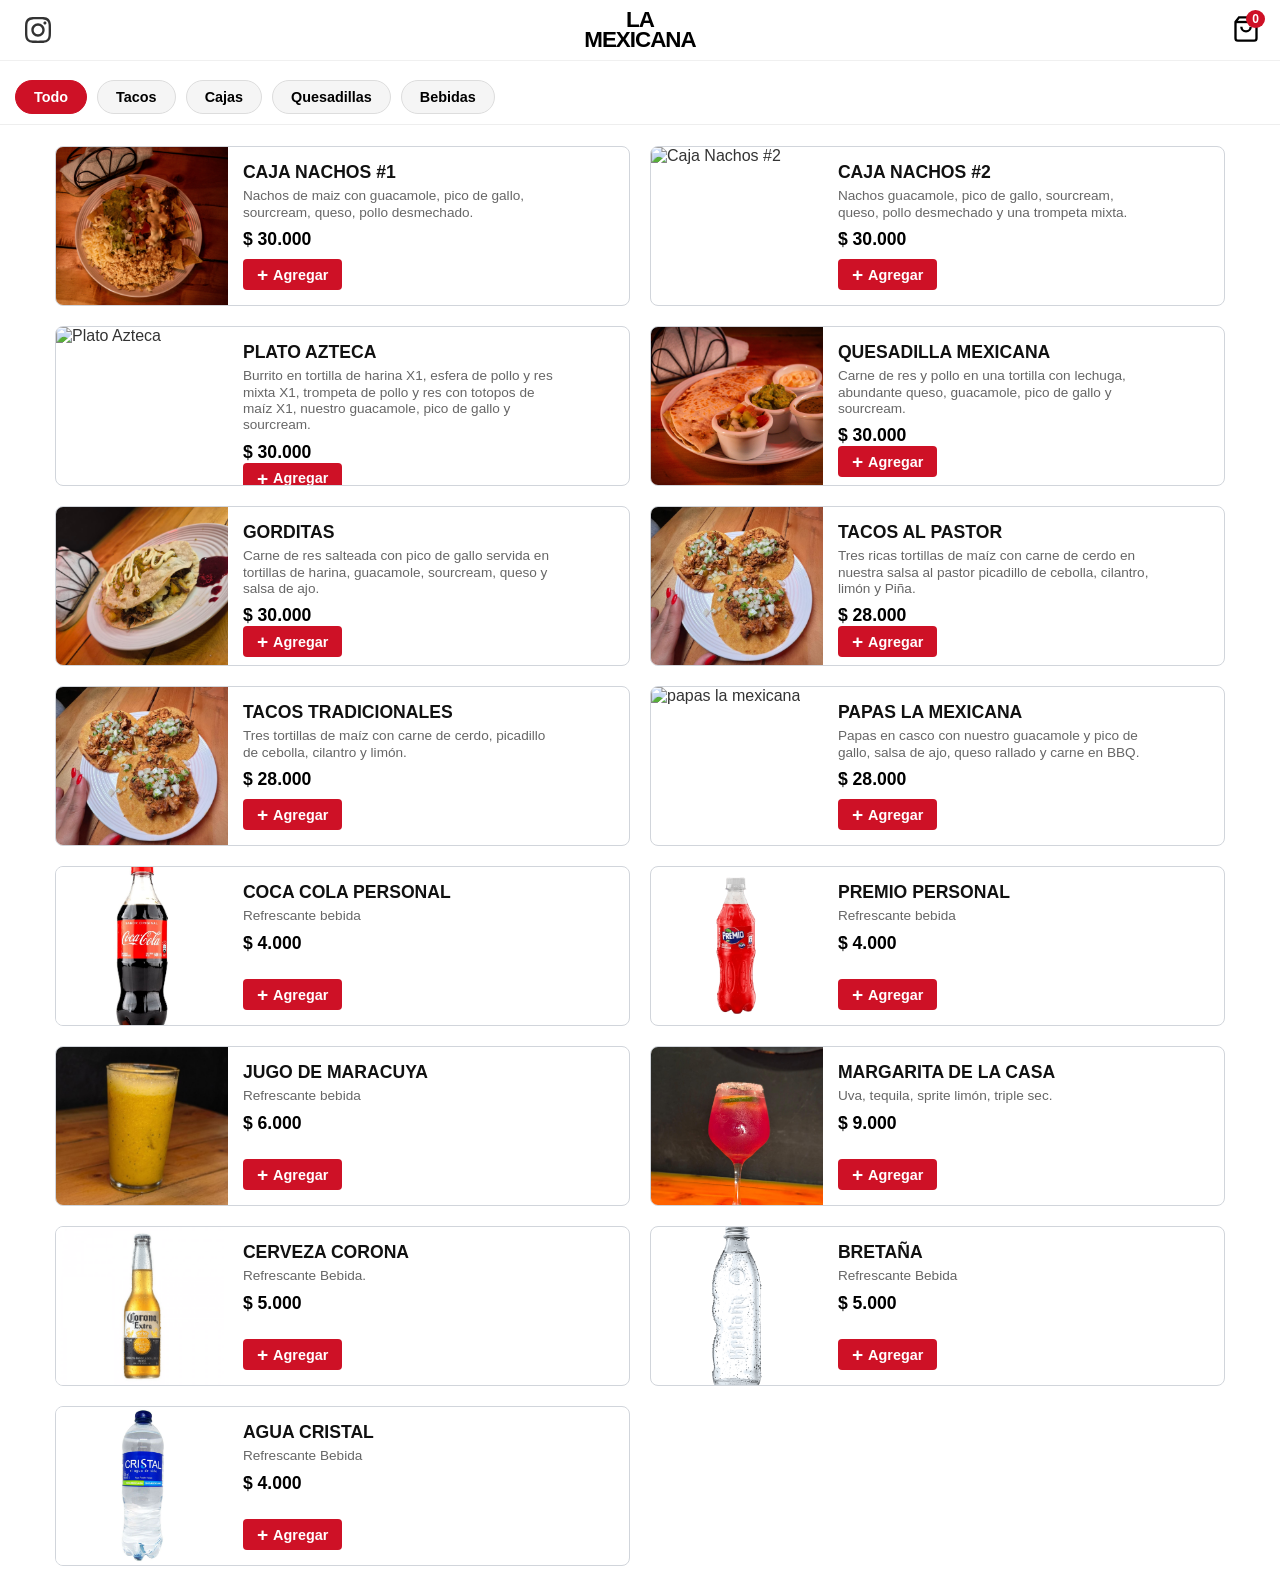
==== index.html @ 0fda5fc0 "index.html" ====
<!DOCTYPE html>
<html lang="es">
<head>
    <meta charset="UTF-8">
    <meta name="google-site-verification" content="0MdBgIOoz4lcmElptURvBI7QgKRlMgkLcE9_3x5aL7k" />
    <meta name="viewport" content="width=device-width, initial-scale=1.0">
    <title>La Mexicana</title>
    <meta name="google-site-verification" content="3avUGwNjsr0bWU4LqgYC7vTgoO8_vTx6WluDclykZWw" /> 
    <link rel="icon" href="imagenes/logo-lamexicana.png" type="image/jpeg">
    <link rel="stylesheet" href="styles.css">
</head>
<body>
    <div id="overlay-bg" class="overlay-bg"></div>

    <div id="side-cart" class="cart-sidebar">
        <div style="padding:20px; border-bottom:1px solid #eee; display:flex; justify-content:space-between; align-items:center;">
            <h3 style="margin:0; font-size:16px; letter-spacing:1px;">TU CARRITO</h3>
            <button id="close-cart" class="close-btn">✕</button>
        </div>

        <div id="cart-items-container" class="cart-body">
            <p style="text-align:center; color:#888; margin-top:50px;">El carrito está vacío</p>
        </div>

        <div style="padding:20px; border-top:1px solid #eee; background: #fafafa;">
            <div style="display: flex; justify-content: space-between; align-items: center; margin-bottom: 15px;">
                <span style="font-size: 14px; font-weight: bold;">¿Necesitas domicilio?</span>
                <select id="delivery-select" onchange="updateCartUI()" style="padding: 5px; border-radius: 5px; border: 1px solid #ccc;">
                    <option value="local">No, comer aquí</option>
                    <option value="no">No, paso al local</option>
                    <option value="si">Sí, por favor</option>
                </select>
            </div>
            <div id="cart-total-display"></div>
        </div>

        <div style="padding:20px; border-top:1px solid #eee;">
            <button id="checkout-whatsapp" class="btn-add-cart" style="width: 100%; margin: 0;">
                FINALIZAR POR WHATSAPP
            </button>
        </div>
    </div>

    <header class="header">
        <div class="header-container">
            <div class="header-left">
                <a href="//www.instagram.com/mexicana_bello?igsh=aDVqdjcwMXY2ZnRp" target="_blank" rel="noopener noreferrer" class="icon-link-mex" aria-label="Visitar nuestro Instagram">
                    <svg viewBox="0 0 24 24" class="instagram-icon" fill="currentColor">
                        <path d="M12 2.163c3.204 0 3.584.012 4.85.07 3.252.148 4.771 1.691 4.919 4.919.058 1.265.069 1.645.069 4.849 0 3.205-.012 3.584-.069 4.849-.149 3.225-1.664 4.771-4.919 4.919-1.266.058-1.644.07-4.85.07-3.204 0-3.584-.012-4.849-.07-3.26-.149-4.771-1.699-4.919-4.919-.058-1.265-.069-1.645-.069-4.849 0-3.204.012-3.584.069-4.849.149-3.225 1.664-4.771 4.919-4.919 1.266-.057 1.645-.069 4.849-.069zm0-2.163c-3.259 0-3.667.014-4.947.072-4.358.2-6.78 2.618-6.98 6.98-.059 1.281-.073 1.689-.073 4.948 0 3.259.014 3.668.072 4.948.2 4.358 2.618 6.78 6.98 6.98 1.281.058 1.689.072 4.948.072 3.259 0 3.668-.014 4.948-.072 4.354-.2 6.782-2.618 6.979-6.98.059-1.28.073-1.689.073-4.948 0-3.259-.014-3.667-.072-4.947-.196-4.354-2.617-6.78-6.979-6.98-1.281-.059-1.69-.073-4.949-.073zm0 5.838c-3.403 0-6.162 2.759-6.162 6.162s2.759 6.162 6.162 6.162 6.162-2.759 6.162-6.162-2.759-6.162-6.162-6.162zm0 10.162c-2.209 0-4-1.791-4-4 0-2.209 1.791-4 4-4s4 1.791 4 4c0 2.209-1.791 4-4 4zm6.406-11.845c-.796 0-1.441.645-1.441 1.44s.645 1.44 1.441 1.44c.795 0 1.439-.645 1.439-1.44s-.644-1.44-1.439-1.44z"/>
                    </svg>
                </a>
            </div>
            <div class="header-logo">
                <h1 class="logo-text">LA <br> MEXICANA</h1>
            </div>
            <div class="header-icons">
                <button class="icon-btn" id="cart-trigger" style="background:none; border:none; position:relative; cursor:pointer;">
                    <svg viewBox="0 0 24 24" width="28" height="28" stroke="currentColor" stroke-width="2" fill="none">
                        <path d="M6 2L3 6v14a2 2 0 0 0 2 2h14a2 2 0 0 0 2-2V6l-3-4Z"></path>
                        <line x1="3" y1="6" x2="21" y2="6"></line>
                        <path d="M16 10a4 4 0 0 1-8 0"></path>
                    </svg>
                    <span class="cart-count">0</span>
                </button>
            </div>
        </div>
    </header>

    <nav class="category-nav">
        <div class="category-scroll">
            <button class="category-btn active" onclick="filterCategory('todos')">Todo</button>
            <button class="category-btn" onclick="filterCategory('Tacos')">Tacos</button>
            <button class="category-btn" onclick="filterCategory('Cajas')">Cajas</button>
            <button class="category-btn" onclick="filterCategory('Quesadillas')"> Quesadillas</button>
            <button class="category-btn" onclick="filterCategory('Bebidas')">Bebidas</button>
        </div>
    </nav>

    <main class="menu-container">
        <div class="product-grid">

            <div class="product-card Cajas">
                <div class="product-image">
                    <img src="imagenes/caja-01.jpg" loading="lazy" alt="Caja nachos 01">
                </div>
                <div class="product-info">
                    <div class="product-text">
                        <h3>CAJA NACHOS #1</h3>
                        <p>Nachos de maiz con guacamole, pico de gallo, sourcream, queso, pollo desmechado. </p>
                        <span class="price">$ 30.000</span>
                    </div>
                    <button class="btn-add-mex" onclick="addToCart('caja-01', 'Caja Nachos #1', 30000)">
                        <span class="plus-icon">+</span> Agregar
                    </button>
                </div>
            </div>

            <div class="product-card Cajas">
                <div class="product-image">
                    <img src="imagenes/caja-02.jpg" loading="lazy" alt="Caja Nachos #2">
                </div>
                <div class="product-info">
                    <div class="product-text">
                        <h3>CAJA NACHOS #2</h3>
                        <p>Nachos guacamole, pico de gallo, sourcream, queso, pollo desmechado y una trompeta mixta.</p>
                        <span class="price">$ 30.000</span>
                    </div>
                    <button class="btn-add-mex" onclick="addToCart('caja-02', 'Caja Nachos #2', 30000)">
                        <span class="plus-icon">+</span> Agregar
                    </button>
                </div>
            </div>


            <div class="product-card Cajas">
                <div class="product-image">
                    <img src="imagenes/plato-azteca.jpeg" loading="lazy" alt="Plato Azteca">
                </div>
                <div class="product-info">
                    <div class="product-text">
                        <h3>PLATO AZTECA</h3>
                        <p>Burrito en tortilla de harina X1, esfera de pollo y res mixta X1, trompeta de pollo y res con totopos de maíz X1, nuestro guacamole, pico de gallo y sourcream. </p>
                        <span class="price">$ 30.000</span>
                    </div>
                    <button class="btn-add-mex" onclick="addToCart('caja-03', 'Plato Azteca', 30000)">
                        <span class="plus-icon">+</span> Agregar
                    </button>
                </div>
            </div>

            <div class="product-card Quesadillas">
                <div class="product-image">
                    <img src="imagenes/quesadilla.jpg" loading="lazy" alt="Quesadilla">
                </div>
                <div class="product-info">
                    <div class="product-text">
                        <h3>QUESADILLA MEXICANA</h3>
                        <p>Carne de res y pollo en una tortilla con lechuga, abundante queso, guacamole, pico de gallo y sourcream. </p>
                        <span class="price">$ 30.000</span>
                    </div>
                    <button class="btn-add-mex" onclick="addToCart('quesa-01', 'Quesadilla Mexicana', 30000)">
                        <span class="plus-icon">+</span> Agregar
                    </button>
                </div>
            </div>

            <div class="product-card Quesadillas">
                <div class="product-image">
                    <img src="imagenes/gorditas.jpeg" loading="lazy" alt="Gorditas">
                </div>
                <div class="product-info">
                    <div class="product-text">
                        <h3>GORDITAS</h3>
                        <p>Carne de res salteada con pico de gallo servida en tortillas de harina,
                        guacamole, sourcream, queso y salsa de ajo.</p>
                        <span class="price">$ 30.000</span>
                    </div>
                    <button class="btn-add-mex" onclick="addToCart('quesa-01', 'Gorditas', 30000)">
                        <span class="plus-icon">+</span> Agregar
                    </button>
                </div>
            </div>

            <div class="product-card Tacos">
                <div class="product-image">
                    <img src="imagenes/tacos-al-pastor.jpg" loading="lazy"  alt="Tacos">
                </div>
                <div class="product-info">
                    <div class="product-text">
                        <h3>TACOS AL PASTOR</h3>
                        <p>Tres ricas tortillas de maíz con carne de cerdo en nuestra salsa al pastor picadillo de cebolla, cilantro, limón y Piña.</p>
                        <span class="price">$ 28.000</span>
                    </div>
                    <button class="btn-add-mex" onclick="addToCart('tacos-01', 'Tacos Al Pastor', 28000)">
                        <span class="plus-icon">+</span> Agregar
                    </button>
                </div>
            </div>

            <div class="product-card Tacos">
                <div class="product-image">
                    <img src="imagenes/tacos-al-pastor.jpg" loading="lazy" alt="Tacos">
                </div>
                <div class="product-info">
                    <div class="product-text">
                        <h3>TACOS TRADICIONALES</h3>
                        <p>Tres tortillas de maíz con carne de cerdo, picadillo de cebolla, cilantro y limón.</p>
                        <span class="price">$ 28.000</span>
                    </div>
                    <button class="btn-add-mex" onclick="addToCart('tacos-02', 'Tacos Tradicionales', 28000)">
                        <span class="plus-icon">+</span> Agregar
                    </button>
                </div>
            </div>

            <div class="product-card">
                <div class="product-image">
                    <img src="imagenes/papas-la-mexicana.jpg" loading="lazy" alt="papas la mexicana">
                </div>
                <div class="product-info">
                    <div class="product-text">
                        <h3>PAPAS LA MEXICANA</h3>
                        <p>Papas en casco con nuestro guacamole y pico de gallo, salsa de ajo, queso rallado y carne en BBQ.</p>
                        <span class="price">$ 28.000</span>
                    </div>
                    <button class="btn-add-mex" onclick="addToCart('papas-01', 'Papas La Mexicana', 28000)">
                        <span class="plus-icon">+</span> Agregar
                    </button>
                </div>
            </div>

            <div class="product-card Bebidas">
                <div class="product-image">
                    <img src="imagenes/coca-cola-personal.jpg" loading="lazy" alt="Coca Cola">
                </div>
                <div class="product-info">
                    <div class="product-text">
                        <h3>Coca Cola Personal</h3>
                        <p>Refrescante bebida</p>
                        <span class="price">$ 4.000</span>
                    </div>
                    <button class="btn-add-mex" onclick="addToCart('bebida-01', 'Coca Cola Personal', 4000)">
                        <span class="plus-icon">+</span> Agregar
                    </button>
                </div>
            </div>

            <div class="product-card Bebidas">
                <div class="product-image">
                    <img src="imagenes/Gaseosa-Premio-Personal.png" loading="lazy" alt="Premio Personal">
                </div>
                <div class="product-info">
                    <div class="product-text">
                        <h3>Premio Personal</h3>
                        <p>Refrescante bebida</p>
                        <span class="price">$ 4.000</span>
                    </div>
                    <button class="btn-add-mex" onclick="addToCart('bebida-02', 'Premio Personal', 4000)">
                        <span class="plus-icon">+</span> Agregar
                    </button>
                </div>
            </div>

            <div class="product-card Bebidas">
                <div class="product-image">
                    <img src="imagenes/jugo-maracuya.jpeg" loading="lazy" alt="Jugo de Maracuya">
                </div>
                <div class="product-info">
                    <div class="product-text">
                        <h3>Jugo De Maracuya</h3>
                        <p>Refrescante bebida</p>
                        <span class="price">$ 6.000</span>
                    </div>
                    <button class="btn-add-mex" onclick="addToCart('bebida-03', 'Jugo De Maracuya', 6000)">
                        <span class="plus-icon">+</span> Agregar
                    </button>
                </div>
            </div>

            <div class="product-card Bebidas">
                <div class="product-image">
                    <img src="imagenes/margarita-de-la-casa.jpeg" loading="lazy" alt="Margarita de la casa">
                </div>
                <div class="product-info">
                    <div class="product-text">
                        <h3>Margarita de la Casa</h3>
                        <p>Uva, tequila, sprite limón, triple sec.</p>
                        <span class="price">$ 9.000</span>
                    </div>
                    <button class="btn-add-mex" onclick="addToCart('bebida-04', 'Margarita De La Casa', 9000)">
                        <span class="plus-icon">+</span> Agregar
                    </button>
                </div>
            </div>

            <div class="product-card Bebidas">
                <div class="product-image">
                    <img src="imagenes/cerveza-corona.png" loading="lazy" alt="Cerveza Corona">
                </div>
                <div class="product-info">
                    <div class="product-text">
                        <h3>Cerveza Corona</h3>
                        <p>Refrescante Bebida.</p>
                        <span class="price">$ 5.000</span>
                    </div>
                    <button class="btn-add-mex" onclick="addToCart('bebida-05', 'Cerveza Corona', 5000)">
                        <span class="plus-icon">+</span> Agregar
                    </button>
                </div>
            </div>

            <div class="product-card Bebidas">
                <div class="product-image">
                    <img src="imagenes/bretaña-vidrio.png" loading="lazy"  alt="Bretaña">
                </div>
                <div class="product-info">
                    <div class="product-text">
                        <h3>Bretaña</h3>
                        <p>Refrescante Bebida</p>
                        <span class="price">$ 5.000</span>
                    </div>
                    <button class="btn-add-mex" onclick="addToCart('bebida-06', 'Bretaña', 5000)">
                        <span class="plus-icon">+</span> Agregar
                    </button>
                </div>
            </div>

            <div class="product-card Bebidas">
                <div class="product-image">
                    <img src="imagenes/agua-cristal.jpg" loading="lazy" alt="Agua">
                </div>
                <div class="product-info">
                    <div class="product-text">
                        <h3>Agua Cristal</h3>
                        <p>Refrescante Bebida</p>
                        <span class="price">$ 4.000</span>
                    </div>
                    <button class="btn-add-mex" onclick="addToCart('bebida-07', 'Agua Cristal', 4000)">
                        <span class="plus-icon">+</span> Agregar
                    </button>
                </div>
            </div>


            <!-- <div class="product-card Bebidas">
                <div class="product-image">
                    <img src="imagenes/" alt="Michelada Mexicana">
                </div>
                <div class="product-info">
                    <div class="product-text">
                        <h3>MICHELADA MEXICANA</h3>
                        <p>Refrescante bebida</p>
                        <span class="price">$ 4.000</span>
                    </div>
                    <button class="btn-add-mex" onclick="addToCart('bebida-03', 'Michelada Mexicana', 4000)">
                        <span class="plus-icon">+</span> Agregar
                    </button>
                </div>
            </div>
            
            <div class="product-card Bebidas">
                <div class="product-image">
                    <img src="imagenes/" alt="Tamarindo">
                </div>
                <div class="product-info">
                    <div class="product-text">
                        <h3>AGUA DE TAMARINDO</h3>
                        <p>Refrescante bebida</p>
                        <span class="price">$ 4.000</span>
                    </div>
                    <button class="btn-add-mex" onclick="addToCart('bebida-04', 'Agua De Tamarindo', 4000)">
                        <span class="plus-icon">+</span> Agregar
                    </button>
                </div>
            </div>

            <div class="product-card Bebidas">
                <div class="product-image">
                    <img src="imagenes/" alt="Horchata">
                </div>
                <div class="product-info">
                    <div class="product-text">
                        <h3>HORCHATA</h3>
                        <p>Refrescante bebida</p>
                        <span class="price">$ 4.000</span>
                    </div>
                    <button class="btn-add-mex" onclick="addToCart('bebida-05', 'Horchata', 4000)">
                        <span class="plus-icon">+</span> Agregar
                    </button>
                </div>
            </div>
            
            <div class="product-card Bebidas">
                <div class="product-image">
                    <img src="imagenes/" alt="Margarita Clasica">
                </div>
                <div class="product-info">
                    <div class="product-text">
                        <h3>Margarita Clasica</h3>
                        <p>Refrescante bebida</p>
                        <span class="price">$ 4.000</span>
                    </div>
                    <button class="btn-add-mex" onclick="addToCart('bebida-06', 'Margarita Clasica', 4000)">
                        <span class="plus-icon">+</span> Agregar
                    </button>
                </div>
            </div>

            <div class="product-card Bebidas">
                <div class="product-image">
                    <img src="imagenes/" alt="Tequilla Triset">
                </div>
                <div class="product-info">
                    <div class="product-text">
                        <h3>TEQUILLA LIMON TRISET NARANJA</h3>
                        <p>Refrescante bebida</p>
                        <span class="price">$ 4.000</span>
                    </div>
                    <button class="btn-add-mex" onclick="addToCart('bebida-07', 'Tequilla Triset Naranja', 4000)">
                        <span class="plus-icon">+</span> Agregar
                    </button>
                </div>
            </div>

            <div class="product-card Bebidas">
                <div class="product-image">
                    <img src="imagenes/" alt="Coctel Perlas Negras">
                </div>
                <div class="product-info">
                    <div class="product-text">
                        <h3>COCTEL PERLAS NEGRAS</h3>
                        <p>Refrescante bebida</p>
                        <span class="price">$ 4.000</span>
                    </div>
                    <button class="btn-add-mex" onclick="addToCart('bebida-08', 'Coctel Perlas Negras', 4000)">
                        <span class="plus-icon">+</span> Agregar
                    </button>
                </div>
            </div>

            <div class="product-card Bebidas">
                <div class="product-image">
                    <img src="imagenes/" alt="Coctel Perlas Negras">
                </div>
                <div class="product-info">
                    <div class="product-text">
                        <h3>CANTARITOS MICHELADOS</h3>
                        <p>Refrescante bebida</p>
                        <span class="price">$ 4.000</span>
                    </div>
                    <button class="btn-add-mex" onclick="addToCart('bebida-09', 'Cantaritos Michelados', 4000)">
                        <span class="plus-icon">+</span> Agregar
                    </button>
                </div>
            </div>

            <div class="product-card Bebidas">
                <div class="product-image">
                    <img src="imagenes/" alt=" Redbull hipnótic jager negro">
                </div>
                <div class="product-info">
                    <div class="product-text">
                        <h3> Redbull hipnótic jager negro</h3>
                        <p>Refrescante bebida</p>
                        <span class="price">$ 4.000</span>
                    </div>
                    <button class="btn-add-mex" onclick="addToCart('bebida-10', ' Redbull hipnótic jager negro', 4000)">
                        <span class="plus-icon">+</span> Agregar
                    </button>
                </div>
            </div>
        </div> !-->
    </main>

    <div id="modal-personalizar" class="modal-overlay">
        <div class="modal-content">
            <button id="close-modal" class="close-modal-btn">✕</button>
            <div class="modal-header-food">
                <h2 id="food-modal-name">Nombre del Plato</h2>
                <p id="food-modal-price-base" class="food-price-big">$0</p>
            </div>
            <div class="modal-body-food">
                <div class="options-section">
                    <h3>¿Quieres agregar algo extra?</h3>
                    <div class="options-grid">
                        <label class="option-check">
                            <input type="checkbox" name="adicion" value="Extra Queso" data-price="4000">
                            <span class="custom-check"></span>
                            <span class="option-text">Extra Queso (+$4.000)</span>
                        </label>
                        <label class="option-check">
                            <input type="checkbox" name="adicion" value="Guacamole" data-price="3500">
                            <span class="custom-check"></span>
                            <span class="option-text">Guacamole (+$3.500)</span>
                        </label>
                        <label class="option-check">
                            <input type="checkbox" name="adicion" value="Pico de Gallo" data-price="2500">
                            <span class="custom-check"></span>
                            <span class="option-text">Pico De Gallo (+$2.500)</span>
                        </label>
                        <label class="option-check">
                            <input type="checkbox" name="adicion" value="Porcion Papas" data-price="8000">
                            <span class="custom-check"></span>
                            <span class="option-text">Porcion Papas (+$6.000)</span>
                        </label>
                        <label class="option-check">
                            <input type="checkbox" name="adicion" value="Ninguna" data-price="0">
                            <span class="custom-check"></span>
                            <span class="option-text">Ninguna</span>
                        </label>
                    </div>
                </div>
                <div class="options-section">
                    <h3>Elige tu Salsa</h3>
                    <div class="options-grid">
                        <label class="option-radio">
                            <input type="radio" name="salsa" value="Maracuya (Dulce)" checked>
                            <span class="custom-radio"></span>
                            <span class="option-text">Maracuya</span>
                        </label>
                       
                        <label class="option-radio">
                            <input type="radio" name="salsa" value="Ajo">
                            <span class="custom-radio"></span>
                            <span class="option-text">Ajo</span>
                        </label>
                        <label class="option-radio">
                            <input type="radio" name="salsa" value="Extra Picante">
                            <span class="custom-radio"></span>
                            <span class="option-text">Habanero en polvo</span>
                        </label>
                        <label class="option-radio">
                            <input type="radio" name="salsa" value="Ninguna">
                            <span class="custom-radio"></span>
                            <span class="option-text">Ninguna</span>
                        </label>
                    </div>
                </div>
                <div class="options-section">
                    <h3>Notas para la cocina</h3>
                    <textarea id="food-notes" placeholder="Ej: Sin cebolla, por favor..."></textarea>
                </div>
            </div>
            <div class="modal-footer-food">
                <button id="confirm-add-food" class="btn-confirm-food">Confirmar y Añadir</button>
            </div>
        </div>
    </div>

    <script>
        // ESTADO GLOBAL (LLAMADO DE CONSTANTES Y VARIABLES)
        let cart = JSON.parse(localStorage.getItem('mexicana_cart')) || [];
        let platoActual = {};

        const sideCart = document.getElementById('side-cart');
        const overlay = document.getElementById('overlay-bg');
        const cartCountElement = document.querySelector('.cart-count');
        const cartItemsContainer = document.getElementById('cart-items-container');
        const modalFood = document.getElementById('modal-personalizar');

        // GESTIÓN DE INTERFAZ
        const toggleCart = (show) => {
            sideCart.classList.toggle('active', show);
            overlay.classList.toggle('active', show);
        };

        const cerrarModal = () => {
            modalFood.classList.remove('active');
            if (!sideCart.classList.contains('active')) overlay.classList.remove('active');
            document.querySelectorAll('input[name="adicion"]').forEach(i => i.checked = false);
            document.getElementById('food-notes').value = "";
        };

        document.getElementById('cart-trigger').onclick = () => toggleCart(true);
        document.getElementById('close-cart').onclick = () => toggleCart(false);
        document.getElementById('close-modal').onclick = cerrarModal;
        overlay.onclick = () => { toggleCart(false); cerrarModal(); };

        // LÓGICA DE AGREGAR AL CARRITO 
        window.addToCart = (id, name, price) => {
            platoActual = { id, name, price };

            // LOGICA DE BEBIDAS
            if (id.toLowerCase().includes('bebida')) {
                const item = {
                    id: `${platoActual.id}-${Date.now()}`,
                    name: platoActual.name,
                    price: platoActual.price,
                    adiciones: [],
                    salsa: "", // No aplica para bebidas
                    notas: "",
                    quantity: 1
                };
                cart.push(item);
                updateCartUI();
                toggleCart(true); // Abrir carrito para confirmar que se agregó
            } else {
                // Si es comida, mostramos el modal de personalización
                document.getElementById('food-modal-name').innerText = name;
                document.getElementById('food-modal-price-base').innerText = `$ ${price.toLocaleString('es-CO')}`;
                modalFood.classList.add('active');
                overlay.classList.add('active');
            }
        };

        // CONFIRMACIÓN DENTRO DEL MODAL 
            document.getElementById('confirm-add-food').onclick = () => {
                let adiciones = [];
                let extraPrecio = 0;

                document.querySelectorAll('input[name="adicion"]:checked').forEach(input => {
                    if(input.value !== "Ninguna") {
                        adiciones.push(input.value);
                        extraPrecio += parseFloat(input.getAttribute('data-price'));
                    }
                });

                // Buscar la salsa seleccionada
                const salsaChecked = document.querySelector('input[name="salsa"]:checked');
                const salsa = salsaChecked ? salsaChecked.value : "Ninguna";
                const notas = document.getElementById('food-notes').value.trim();

                const item = {
                    id: `${platoActual.id}-${Date.now()}`, 
                    name: platoActual.name,
                    price: platoActual.price + extraPrecio,
                    adiciones,
                    salsa,
                    notas,
                    quantity: 1
                };

                cart.push(item);
                updateCartUI();
                cerrarModal();
                toggleCart(true);
            };

        // ACTUALIZACIÓN DE CARRITO
        function updateCartUI() {
            localStorage.setItem('mexicana_cart', JSON.stringify(cart));
            cartCountElement.innerText = cart.length;

            if (cart.length === 0) {
                cartItemsContainer.innerHTML = '<p style="text-align:center; color:#888; margin-top:50px;">El carrito está vacío</p>';
                document.getElementById('cart-total-display').innerHTML = "";
                return;
            }

            let subtotal = 0;
            cartItemsContainer.innerHTML = cart.map((item) => {
                subtotal += item.price;
                return `
                    <div class="cart-item">
                        <div style="flex:1">
                            <p class="cart-item-name">${item.name}</p>
                            <p style="font-size:0.75rem; color:#666;">
                                ${item.adiciones.length > 0 ? '+ ' + item.adiciones.join(', ') : 'Sin extras'} | ${item.salsa}
                            </p>
                            <p class="cart-item-price">$ ${item.price.toLocaleString('es-CO')}</p>
                        </div>
                        <button class="btn-remove" onclick="removeFromCart('${item.id}')">✕</button>
                    </div>
                `;
            }).join('');

            const deliveryType = document.getElementById('delivery-select').value;
            const costoEnvio = deliveryType === 'si' ? 6500 : 0;
            const totalFinal = subtotal + costoEnvio;

            document.getElementById('cart-total-display').innerHTML = `
                <div style="padding:10px 0; border-top:1px solid #eee; font-size: 0.9rem;">
                    <div style="display:flex; justify-content:space-between; color:#555;">
                        <span>Subtotal:</span><span>$ ${subtotal.toLocaleString('es-CO')}</span>
                    </div>
                    ${costoEnvio > 0 ? `<div style="display:flex; justify-content:space-between; color:#555;"><span>Envío:</span><span>$ ${costoEnvio.toLocaleString('es-CO')}</span></div>` : ''}
                    <div style="display:flex; justify-content:space-between; font-weight:bold; font-size:1.1rem; margin-top:5px;">
                        <span>TOTAL:</span><span>$ ${totalFinal.toLocaleString('es-CO')}</span>
                    </div>
                </div>
            `;
        }

        window.removeFromCart = (id) => {
            cart = cart.filter(item => item.id !== id);
            updateCartUI();
        };

        //ENVÍO DEL PEDIDO POR MENSAJE DE WHATSAPP
        document.getElementById('checkout-whatsapp').onclick = () => {
        if (cart.length === 0) return alert("¡Tu carrito está vacío! 🛒");

        const tel = "573052773160";
        const deliveryType = document.getElementById('delivery-select').value;
        const costoEnvio = deliveryType === 'si' ? 6500 : 0;
        
        let subtotal = cart.reduce((acc, item) => acc + item.price, 0);
        let totalFinal = subtotal + costoEnvio;

        let msg = "¡Hola La Mexicana! 🌮🌶️\n\n";
        
        if (deliveryType === 'si') msg += "🛵 *Pedido para Domicilio*\n";
        else if (deliveryType === 'local') msg += "🍽️ *Pedido para la Mesa*\n";
        else if (deliveryType === 'no') msg += "🏪 *Pedido para Recoger*\n";

        msg += "--------------------------\n";
        cart.forEach(item => {
            msg += `✅ *${item.name}*\n`;
            if(item.adiciones.length > 0) msg += `   ➕ Extras: ${item.adiciones.join(', ')}\n`;
            msg += `   🔥 Salsa: ${item.salsa}\n`;
            if(item.notas) msg += `   📝 Notas: ${item.notas}\n`;
            msg += `   💰 $${item.price.toLocaleString('es-CO')}\n\n`;
        });

        msg += "--------------------------\n";
        if (costoEnvio > 0) msg += `🛵 *Envío:* $${costoEnvio.toLocaleString('es-CO')}\n`;
        msg += `🚀 *TOTAL A PAGAR: $${totalFinal.toLocaleString('es-CO')}*\n\n`;
        
        // Mensaje final dependiendo de la opcion
        if (deliveryType === 'si') {
            msg += "📍 Mi dirección es: ";
        } else if (deliveryType === 'local') {
            msg += "🪑 Mi número de mesa es: ";
        } else if (deliveryType === 'no') {
            msg += "⏰ Paso por el local en 20-30 min.";
        }
        
        window.open(`https://wa.me/${tel}?text=${encodeURIComponent(msg)}`, '_blank');
    };

        // FILTRO DE MENU SUPERIOR
        window.filterCategory = (category) => {
            document.querySelectorAll('.category-btn').forEach(btn => btn.classList.remove('active'));
            if(event) event.currentTarget.classList.add('active');

            document.querySelectorAll('.product-card').forEach(card => {
                const match = category === 'todos' || card.classList.contains(category);
                card.style.display = match ? "flex" : "none";
            });
        };

        
        updateCartUI();
    </script>
</body>
</html>
---- styles.css ----
/* ============================================
   RESET Y CONFIGURACIÓN BÁSICA
   ============================================ */
* {
    margin: 0;
    padding: 0;
    box-sizing: border-box;
    font-family: 'Segoe UI', Tahoma, Geneva, Verdana, sans-serif;
}

body {
    background-color: #fff;
    color: #333;
}

/* ============================================
   HEADER
   ============================================ */
header {
    background-color: #fff;
    border-bottom: 1px solid #f0f0f0;
    position: sticky;
    top: 0;
    z-index: 1000;
}

.header-container {
    display: flex;
    align-items: center;
    justify-content: space-between;
    gap: 15px;
    padding: 10px 20px;
}

.logo-text {
    font-family: 'Arial Black', sans-serif;
    font-size: 1.4rem;
    line-height: 0.9;
    text-align: center;
    color: #000;
    letter-spacing: -1px;
}

.header-logo {
    flex-grow: 1;
    display: flex;
    justify-content: center;
}

.cart-count {
    position: absolute;
    top: -5px;
    right: -5px;
    background: #ce1126;
    color: white;
    border-radius: 50%;
    padding: 2px 6px;
    font-size: 12px;
    font-weight: bold;
}

.header-left,
.header-icons {
    flex: 1; /* Ocupan espacio igual para centrar el logo */
    display: flex;
}

.header-left {
    justify-content: flex-start; /* Instagram a la izquierda */
}

.header-icons {
    justify-content: flex-end; /* Carrito a la derecha */
    position: relative; /* Para el contador */
}

/* Estilos específicos para el enlace e icono de Instagram */
.icon-link-mex {
    display: inline-flex;
    align-items: center;
    justify-content: center;
    color: #333; /* Color inicial neutro */
    text-decoration: none;
    transition: transform 0.2s, color 0.2s;
    padding: 5px; /* Área de toque más grande en móvil */
}

.instagram-icon {
    width: 26px; /* Tamaño equilibrado con el carrito */
    height: 26px;
}

/* Efecto Hover estilo La Mexicana (Verde/Rojo) */
.icon-link-mex:hover {
    transform: scale(1.1); /* Liguero zoom */
    color: #ce1126; /* Cambia a verde mexicano al pasar el mouse */
}

/* ==============================================
BARRA DE CATEGORÍAS
================================================0 */
.category-nav {
    background: #fff;
    border-bottom: 1px solid #eee;
    position: sticky;
    top: 70px; /* Ajusta según la altura de tu header fijo */
    z-index: 900;
    padding: 10px 0;
}

.category-scroll {
    display: flex;
    overflow-x: auto;
    white-space: nowrap;
    padding: 0 15px;
    gap: 10px;
    scrollbar-width: none; /* Oculta scroll en Firefox */
}

.category-scroll::-webkit-scrollbar { display: none; } /* Oculta scroll en Chrome/Safari */

.category-btn {
    background: #f5f5f5;
    border: 1px solid #ddd;
    padding: 8px 18px;
    border-radius: 20px;
    font-size: 0.9rem;
    font-weight: bold;
    cursor: pointer;
    transition: 0.3s;
}

.category-btn.active {
    background: #ce1126;
    color: white;
    border-color: #ce1126;
}

/* ============================================
   CARRITO SIDEBAR
   ============================================ */
.cart-sidebar {
    position: fixed;
    right: -350px;
    top: 0;
    width: 320px;
    height: 100%;
    background: white;
    z-index: 3000;
    transition: 0.4s ease;
    display: flex;
    flex-direction: column;
    box-shadow: -5px 0 15px rgba(0,0,0,0.1);
}


/* Contenedor del título "TU CARRITO" */
.cart-header {
    padding: 20px;
    border-bottom: 1px solid #eee;
    display: flex;
    justify-content: space-between;
    align-items: center;
}

.cart-header h3 {
    margin: 0;
    font-size: 16px;
    letter-spacing: 1px;
}

/* Cuerpo del carrito y mensaje de vacío */
.cart-body {
    flex-grow: 1;
    overflow-y: auto;
    padding: 20px;
}

.cart-empty-msg {
    text-align: center;
    color: #757575; /* Mejorado para accesibilidad */
    margin-top: 50px;
}

/* Contenedor del botón inferior */
.cart-footer {
    padding: 20px;
    border-top: 1px solid #eee;
}

/* Ajuste para el botón de WhatsApp */
.btn-whatsapp-checkout {
    width: 100%;
    margin: 0;
}


.cart-sidebar.active { 
    right: 0; 
}

.overlay-bg {
    position: fixed;
    top: 0;
    left: 0;
    width: 100%;
    height: 100%;
    background: rgba(0,0,0,0.5);
    display: none;
    z-index: 2500;
}

.overlay-bg.active { 
    display: block; 
}

.close-btn {
    background: none;
    border: none;
    font-size: 24px;
    cursor: pointer;
    padding: 0 15px;
    color: #888;
    transition: color 0.3s;
}

.close-btn:hover {
    color: #e91e63; /* Color rosa de tu logo */
}

/*CARRITO INSIDE*/
.cart-item {
    display: flex;
    justify-content: space-between;
    align-items: center;
    padding: 15px;
    border-bottom: 1px solid #eee;
    font-family: sans-serif;
}

.cart-item-name {
    font-size: 14px;
    font-weight: bold;
    margin: 0;
    text-transform: uppercase;
}

.cart-item-price {
    font-size: 13px;
    color: #666;
    margin: 5px 0 0 0;
}

.btn-remove {
    background: none;
    border: none;
    color: #ff4444;
    cursor: pointer;
    font-size: 18px;
}

/* Estilo del botón de añadir en la tienda */
.btn-add-cart {
    background-color: #000;
    color: #fff;
    border: none;
    padding: 10px;
    width: 100%;
    cursor: pointer;
    font-weight: bold;
    transition: 0.3s;
    margin-top: 10px;
}

.btn-add-cart:hover {
    background-color: #e91e63; 
}

/* ============================================
   CUERPO DE LA PÁGINA 
   ============================================ */
.menu-container {
    max-width: 1200px;
    margin: 30px auto;
    padding: 0 15px;
}

.menu-title {
    text-align: center;
    font-family: 'Arial Black', sans-serif;
    letter-spacing: 2px;
    margin-bottom: 30px;
    color: #1a1a1a;
}

/* La cuadrícula de 2 columnas */
.product-grid {
    display: grid;
    grid-template-columns: repeat(auto-fit, minmax(400px, 1fr));
    gap: 20px;
}

/* La Tarjeta Horizontal  */
.product-card {
    display: flex;
    background: #fff;
    border: 1px solid #d1d5db; /* Borde gris definido */
    border-radius: 8px;
    overflow: hidden;
    height: 160px; /* Altura fija para alineación perfecta */
    transition: transform 0.2s, box-shadow 0.2s;
}

.product-card:hover {
    box-shadow: 0 4px 12px rgba(0,0,0,0.1);
}

.product-image {
    width: 30%;
    height: 100%;
}

.product-image img {
    width: 100%;
    height: 100%;
    object-fit: cover;
}

.product-info {
    width: 60%;
    padding: 15px;
    display: flex;
    flex-direction: column;
    justify-content: space-between;
}

.product-text h3 {
    font-size: 1.1rem;
    font-weight: 800;
    margin-bottom: 5px;
    color: #111;
    text-transform: uppercase;
}

.product-text p {
    font-size: 0.85rem;
    color: #666;
    line-height: 1.2;
    margin-bottom: 8px;
}

.price {
    display: block;
    font-size: 1.1rem;
    font-weight: bold;
    color: #000;
}

/* Botón + Agregar */
.btn-add-mex {
    align-self: flex-start;
    background-color: #ce1126; /* Rojo Mexicano */
    color: white;
    border: none;
    padding: 6px 14px;
    border-radius: 4px;
    font-weight: bold;
    font-size: 0.9rem;
    cursor: pointer;
    display: flex;
    align-items: center;
    gap: 5px;
    transition: background 0.2s;
}

.btn-add-mex:hover {
    background-color: #a00d1e;
}

.plus-icon {
    font-size: 1.2rem;
    line-height: 1;
}

/* ============================================
   MODAL DE PERSONALIZACIÓN (MODIFICADO)
   ============================================ */
.modal-overlay {
    position: fixed;
    top: 0; left: 0;
    width: 100%; height: 100%;
    background: rgba(0,0,0,0.7);
    display: none;
    justify-content: center;
    align-items: center;
    z-index: 4000;
    opacity: 0;
    transition: opacity 0.3s ease;
}

.modal-overlay.active {
    display: flex;
    opacity: 1;
}

/* ✕ de cierre estilo carrito, en la esquina superior izquierda */
.close-modal-btn {
    position: fixed;
    top: 20px;
    left: 20px;
    background: none;
    border: none;
    font-size: 28px;
    color: #fff;
    cursor: pointer;
    z-index: 4100;
    padding: 10px;
    transition: color 0.3s;
}

.close-modal-btn:hover {
    color: #ce1126;
}

.modal-content {
    background: #fff;
    width: 90%;
    max-width: 500px;
    border-radius: 15px;
    position: relative;
    max-height: 90vh;
    display: flex;
    flex-direction: column;
    overflow: hidden;
    box-shadow: 0 10px 30px rgba(0,0,0,0.3);
}

.modal-header-food {
    padding: 25px 20px;
    border-bottom: 1px solid #eee;
    background-color: #fafafa;
}

.modal-header-food h2 {
    margin: 0 0 5px 0;
    font-size: 1.5rem;
    color: #006847;
    font-family: 'Arial Black', sans-serif;
}

.food-price-big {
    margin: 0;
    font-size: 1.3rem;
    font-weight: bold;
    color: #ce1126;
}

.modal-body-food {
    padding: 20px;
    overflow-y: auto;
    flex-grow: 1;
}

/* Separación mejorada de textos y secciones */
.options-section {
    margin-bottom: 25px;
}

.options-section h3 {
    font-size: 1.1rem;
    margin-bottom: 15px;
    color: #333;
    border-left: 4px solid #f1b31c;
    padding-left: 10px;
}

.options-grid {
    display: grid;
    gap: 12px;
}

.option-check, .option-radio {
    display: flex;
    align-items: center;
    cursor: pointer;
    position: relative;
    padding: 12px 10px; /* Más espacio interno */
    background: #f9f9f9;
    border-radius: 8px;
    margin-bottom: 5px; /* Separación entre cada opción */
    transition: background 0.2s;
}

.option-check:hover, .option-radio:hover {
    background: #f1f1f1;
}

.option-check input, .option-radio input {
    position: absolute;
    opacity: 0;
}

.custom-check, .custom-radio {
    height: 20px; width: 20px;
    border: 2px solid #ccc;
    background-color: #fff;
    margin-right: 10px;
    display: inline-block;
}

.custom-radio { border-radius: 50%; }
.custom-check { border-radius: 4px; }

.option-check input:checked ~ .custom-check,
.option-radio input:checked ~ .custom-radio {
    border-color: #006847;
}

.custom-check:after, .custom-radio:after {
    content: "";
    position: absolute;
    display: none;
}

.option-check input:checked ~ .custom-check:after,
.option-radio input:checked ~ .custom-radio:after {
    display: block;
}

.option-radio .custom-radio:after {
    top: 50%; left: 50%;
    transform: translate(-50%, -50%);
    width: 10px; height: 10px;
    border-radius: 50%;
    background: #006847;
}

.option-check .custom-check:after {
    left: 7px; top: 3px;
    width: 5px; height: 10px;
    border: solid #006847;
    border-width: 0 3px 3px 0;
    transform: rotate(45deg);
}

.option-text {
    font-size: 0.95rem;
    color: #444;
}

#food-notes {
    width: 100%;
    height: 80px;
    padding: 10px;
    border: 1px solid #ddd;
    border-radius: 8px;
    resize: none;
    font-family: inherit;
    margin-top: 10px;
}

.modal-footer-food {
    padding: 15px 20px;
    border-top: 1px solid #eee;
    background-color: #fafafa;
}

.btn-confirm-food {
    width: 100%;
    background-color: #ce1126;
    color: #fff;
    border: none;
    padding: 15px;
    border-radius: 10px;
    font-size: 1.1rem;
    font-weight: bold;
    cursor: pointer;
    transition: background-color 0.2s;
}

.btn-confirm-food:hover {
    background-color: #a00d1e;
}

/* ============================================
   ELEMENTOS ADICIONALES DEL CARRITO
   ============================================ */
.cart-item {
    display: flex;
    justify-content: space-between;
    align-items: center;
    padding: 15px;
    border-bottom: 1px solid #eee;
}

.btn-remove {
    background: none;
    border: none;
    color: #ff4444;
    cursor: pointer;
    font-size: 18px;
}

.btn-add-cart {
    background-color: #000;
    color: #fff;
    border: none;
    padding: 10px;
    width: 100%;
    cursor: pointer;
    font-weight: bold;
    transition: 0.3s;
    margin-top: 10px;
}

/* ============================================
   RESPONSIVE (MÓVIL)
   ============================================ */
@media (max-width: 600px) {
    .product-grid {
        grid-template-columns: 1fr; /* Mantenemos una columna pero más baja */
        gap: 10px;
        padding: 10px;
    }

    .product-card {
        height: 120px; /* Reducimos altura de 160px a 120px para ver más */
        padding: 5px;
    }

    .product-image {
        width: 35%; /* Imagen un poco más pequeña */
    }

    .product-info {
        width: 65%;
        padding: 8px;
    }

    .product-info h3 {
        font-size: 0.9rem; /* Texto más pequeño para ahorrar espacio */
        margin-bottom: 2px;
    }

    .product-info p {
        font-size: 0.75rem;
        line-height: 1.1;
        display: -webkit-box;
        -webkit-line-clamp: 2; /* Limita descripción a 2 líneas */
        -webkit-box-orient: vertical;
        overflow: hidden;
    }

    .price {
        font-size: 0.9rem;
    }

    .btn-add-mex {
        padding: 5px;
        font-size: 0.8rem;
    }
}
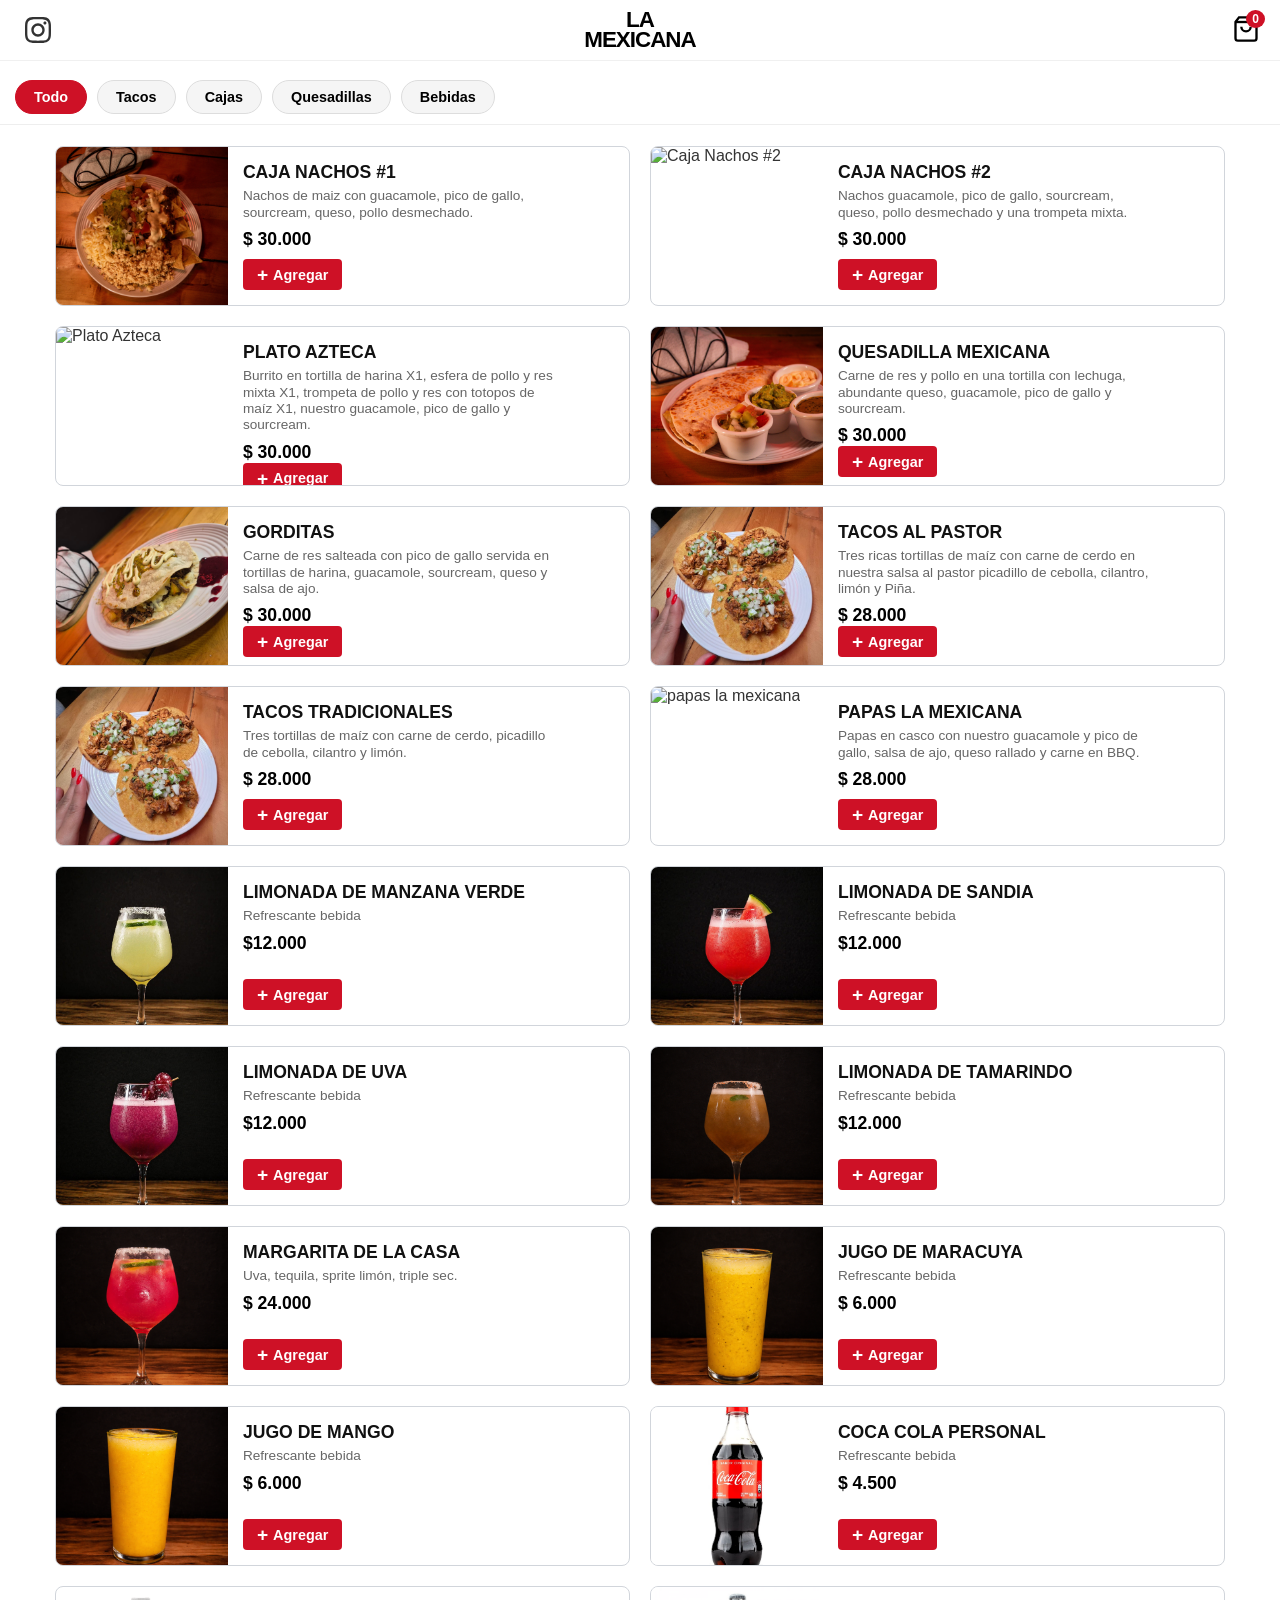
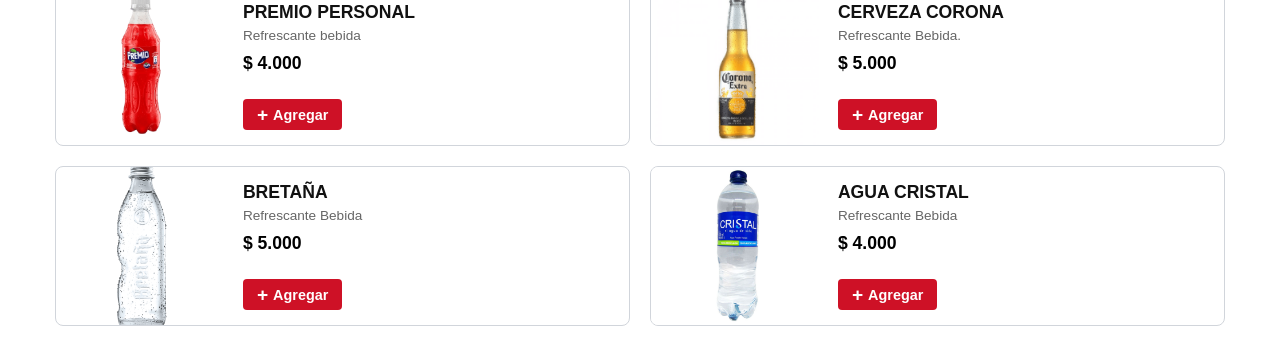
==== commit 5c5c5de1: "Add files via upload" ====
--- a/index.html
+++ b/index.html
@@ -4,7 +4,7 @@
     <meta charset="UTF-8">
     <meta name="google-site-verification" content="0MdBgIOoz4lcmElptURvBI7QgKRlMgkLcE9_3x5aL7k" />
     <meta name="viewport" content="width=device-width, initial-scale=1.0">
-    <title>La Mexicana</title>
+    <title>La Mexicana | Restaurante Mexicano </title>
     <meta name="google-site-verification" content="3avUGwNjsr0bWU4LqgYC7vTgoO8_vTx6WluDclykZWw" /> 
     <link rel="icon" href="imagenes/logo-lamexicana.png" type="image/jpeg">
     <link rel="stylesheet" href="styles.css">
@@ -211,67 +211,148 @@
 
             <div class="product-card Bebidas">
                 <div class="product-image">
-                    <img src="imagenes/coca-cola-personal.jpg" loading="lazy" alt="Coca Cola">
-                </div>
-                <div class="product-info">
-                    <div class="product-text">
-                        <h3>Coca Cola Personal</h3>
-                        <p>Refrescante bebida</p>
-                        <span class="price">$ 4.000</span>
-                    </div>
-                    <button class="btn-add-mex" onclick="addToCart('bebida-01', 'Coca Cola Personal', 4000)">
-                        <span class="plus-icon">+</span> Agregar
-                    </button>
-                </div>
-            </div>
-
-            <div class="product-card Bebidas">
-                <div class="product-image">
-                    <img src="imagenes/Gaseosa-Premio-Personal.png" loading="lazy" alt="Premio Personal">
-                </div>
-                <div class="product-info">
-                    <div class="product-text">
-                        <h3>Premio Personal</h3>
-                        <p>Refrescante bebida</p>
-                        <span class="price">$ 4.000</span>
-                    </div>
-                    <button class="btn-add-mex" onclick="addToCart('bebida-02', 'Premio Personal', 4000)">
-                        <span class="plus-icon">+</span> Agregar
-                    </button>
-                </div>
-            </div>
-
-            <div class="product-card Bebidas">
-                <div class="product-image">
-                    <img src="imagenes/jugo-maracuya.jpeg" loading="lazy" alt="Jugo de Maracuya">
-                </div>
-                <div class="product-info">
-                    <div class="product-text">
-                        <h3>Jugo De Maracuya</h3>
-                        <p>Refrescante bebida</p>
-                        <span class="price">$ 6.000</span>
-                    </div>
-                    <button class="btn-add-mex" onclick="addToCart('bebida-03', 'Jugo De Maracuya', 6000)">
-                        <span class="plus-icon">+</span> Agregar
-                    </button>
-                </div>
-            </div>
-
-            <div class="product-card Bebidas">
-                <div class="product-image">
-                    <img src="imagenes/margarita-de-la-casa.jpeg" loading="lazy" alt="Margarita de la casa">
+                    <img src="imagenes/limonada-manzana-verde.jpeg" loading="lazy" alt="Manzana Verde">
+                </div>
+                <div class="product-info">
+                    <div class="product-text">
+                        <h3>Limonada De Manzana Verde</h3>
+                        <p>Refrescante bebida</p>
+                        <span class="price">$12.000</span>
+                    </div>
+                    <button class="btn-add-mex" onclick="addToCart('bebida-01', 'Limonada De Manzana Verde', 12000)">
+                        <span class="plus-icon">+</span> Agregar
+                    </button>
+                </div>
+            </div>
+
+            <div class="product-card Bebidas">
+                <div class="product-image">
+                    <img src="imagenes/limonada-sandia.jpeg" loading="lazy" alt="Limonada Sandia">
+                </div>
+                <div class="product-info">
+                    <div class="product-text">
+                        <h3>Limonada De Sandia</h3>
+                        <p>Refrescante bebida</p>
+                        <span class="price">$12.000</span>
+                    </div>
+                    <button class="btn-add-mex" onclick="addToCart('bebida-02', 'Limonada De Sandia', 12000)">
+                        <span class="plus-icon">+</span> Agregar
+                    </button>
+                </div>
+            </div>
+
+            <div class="product-card Bebidas">
+                <div class="product-image">
+                    <img src="imagenes/limonada-uva.jpeg" loading="lazy" alt="Limonada Uva">
+                </div>
+                <div class="product-info">
+                    <div class="product-text">
+                        <h3>Limonada De Uva</h3>
+                        <p>Refrescante bebida</p>
+                        <span class="price">$12.000</span>
+                    </div>
+                    <button class="btn-add-mex" onclick="addToCart('bebida-03', 'Limonada De Uva', 12000)">
+                        <span class="plus-icon">+</span> Agregar
+                    </button>
+                </div>
+            </div>
+
+            <div class="product-card Bebidas">
+                <div class="product-image">
+                    <img src="imagenes/agua-tamarindo.png" loading="lazy" alt="Tamarindo">
+                </div>
+                <div class="product-info">
+                    <div class="product-text">
+                        <h3>Limonada De Tamarindo</h3>
+                        <p>Refrescante bebida</p>
+                        <span class="price">$12.000</span>
+                    </div>
+                    <button class="btn-add-mex" onclick="addToCart('bebida-04', 'Limonada De Tamarindo', 12000)">
+                        <span class="plus-icon">+</span> Agregar
+                    </button>
+                </div>
+            </div>
+
+            <div class="product-card Bebidas">
+                <div class="product-image">
+                    <img src="imagenes/margarita-de-la-casa.png" loading="lazy" alt="Margarita de la casa">
                 </div>
                 <div class="product-info">
                     <div class="product-text">
                         <h3>Margarita de la Casa</h3>
                         <p>Uva, tequila, sprite limón, triple sec.</p>
-                        <span class="price">$ 9.000</span>
-                    </div>
-                    <button class="btn-add-mex" onclick="addToCart('bebida-04', 'Margarita De La Casa', 9000)">
-                        <span class="plus-icon">+</span> Agregar
-                    </button>
-                </div>
-            </div>
+                        <span class="price">$ 24.000</span>
+                    </div>
+                    <button class="btn-add-mex" onclick="addToCart('bebida-05', 'Margarita De La Casa', 24000)">
+                        <span class="plus-icon">+</span> Agregar
+                    </button>
+                </div>
+            </div>
+
+            <div class="product-card Bebidas">
+                <div class="product-image">
+                    <img src="imagenes/jugo-maracuya.png" loading="lazy" alt="Jugo de Maracuya">
+                </div>
+                <div class="product-info">
+                    <div class="product-text">
+                        <h3>Jugo De Maracuya</h3>
+                        <p>Refrescante bebida</p>
+                        <span class="price">$ 6.000</span>
+                    </div>
+                    <button class="btn-add-mex" onclick="addToCart('bebida-06', 'Jugo De Maracuya', 6000)">
+                        <span class="plus-icon">+</span> Agregar
+                    </button>
+                </div>
+            </div>
+
+            <div class="product-card Bebidas">
+                <div class="product-image">
+                    <img src="imagenes/jugo-mango.png" loading="lazy" alt="Jugo de Mango">
+                </div>
+                <div class="product-info">
+                    <div class="product-text">
+                        <h3>Jugo De Mango</h3>
+                        <p>Refrescante bebida</p>
+                        <span class="price">$ 6.000</span>
+                    </div>
+                    <button class="btn-add-mex" onclick="addToCart('bebida-07', 'Jugo De Mango', 6000)">
+                        <span class="plus-icon">+</span> Agregar
+                    </button>
+                </div>
+            </div>
+
+            <div class="product-card Bebidas">
+                <div class="product-image">
+                    <img src="imagenes/coca-cola-personal.jpg" loading="lazy" alt="Coca Cola">
+                </div>
+                <div class="product-info">
+                    <div class="product-text">
+                        <h3>Coca Cola Personal</h3>
+                        <p>Refrescante bebida</p>
+                        <span class="price">$ 4.500</span>
+                    </div>
+                    <button class="btn-add-mex" onclick="addToCart('bebida-08', 'Coca Cola Personal', 4500)">
+                        <span class="plus-icon">+</span> Agregar
+                    </button>
+                </div>
+            </div>
+
+            <div class="product-card Bebidas">
+                <div class="product-image">
+                    <img src="imagenes/Gaseosa-Premio-Personal.png" loading="lazy" alt="Premio Personal">
+                </div>
+                <div class="product-info">
+                    <div class="product-text">
+                        <h3>Premio Personal</h3>
+                        <p>Refrescante bebida</p>
+                        <span class="price">$ 4.000</span>
+                    </div>
+                    <button class="btn-add-mex" onclick="addToCart('bebida-09', 'Premio Personal', 4000)">
+                        <span class="plus-icon">+</span> Agregar
+                    </button>
+                </div>
+            </div>
+
 
             <div class="product-card Bebidas">
                 <div class="product-image">
@@ -283,7 +364,7 @@
                         <p>Refrescante Bebida.</p>
                         <span class="price">$ 5.000</span>
                     </div>
-                    <button class="btn-add-mex" onclick="addToCart('bebida-05', 'Cerveza Corona', 5000)">
+                    <button class="btn-add-mex" onclick="addToCart('bebida-10', 'Cerveza Corona', 5000)">
                         <span class="plus-icon">+</span> Agregar
                     </button>
                 </div>
@@ -299,7 +380,7 @@
                         <p>Refrescante Bebida</p>
                         <span class="price">$ 5.000</span>
                     </div>
-                    <button class="btn-add-mex" onclick="addToCart('bebida-06', 'Bretaña', 5000)">
+                    <button class="btn-add-mex" onclick="addToCart('bebida-11', 'Bretaña', 5000)">
                         <span class="plus-icon">+</span> Agregar
                     </button>
                 </div>
@@ -315,7 +396,7 @@
                         <p>Refrescante Bebida</p>
                         <span class="price">$ 4.000</span>
                     </div>
-                    <button class="btn-add-mex" onclick="addToCart('bebida-07', 'Agua Cristal', 4000)">
+                    <button class="btn-add-mex" onclick="addToCart('bebida-12', 'Agua Cristal', 4000)">
                         <span class="plus-icon">+</span> Agregar
                     </button>
                 </div>
@@ -479,7 +560,7 @@
                             <span class="option-text">Pico De Gallo (+$2.500)</span>
                         </label>
                         <label class="option-check">
-                            <input type="checkbox" name="adicion" value="Porcion Papas" data-price="8000">
+                            <input type="checkbox" name="adicion" value="Porcion Papas" data-price="6000">
                             <span class="custom-check"></span>
                             <span class="option-text">Porcion Papas (+$6.000)</span>
                         </label>
@@ -498,7 +579,16 @@
                             <span class="custom-radio"></span>
                             <span class="option-text">Maracuya</span>
                         </label>
-                       
+                        <label class="option-radio">
+                            <input type="radio" name="salsa" value="Roja">
+                            <span class="custom-radio"></span>
+                            <span class="option-text">Roja</span>
+                        </label>
+                        <label class="option-radio">
+                            <input type="radio" name="salsa" value="Rosada">
+                            <span class="custom-radio"></span>
+                            <span class="option-text">Rosada</span>
+                        </label>
                         <label class="option-radio">
                             <input type="radio" name="salsa" value="Ajo">
                             <span class="custom-radio"></span>
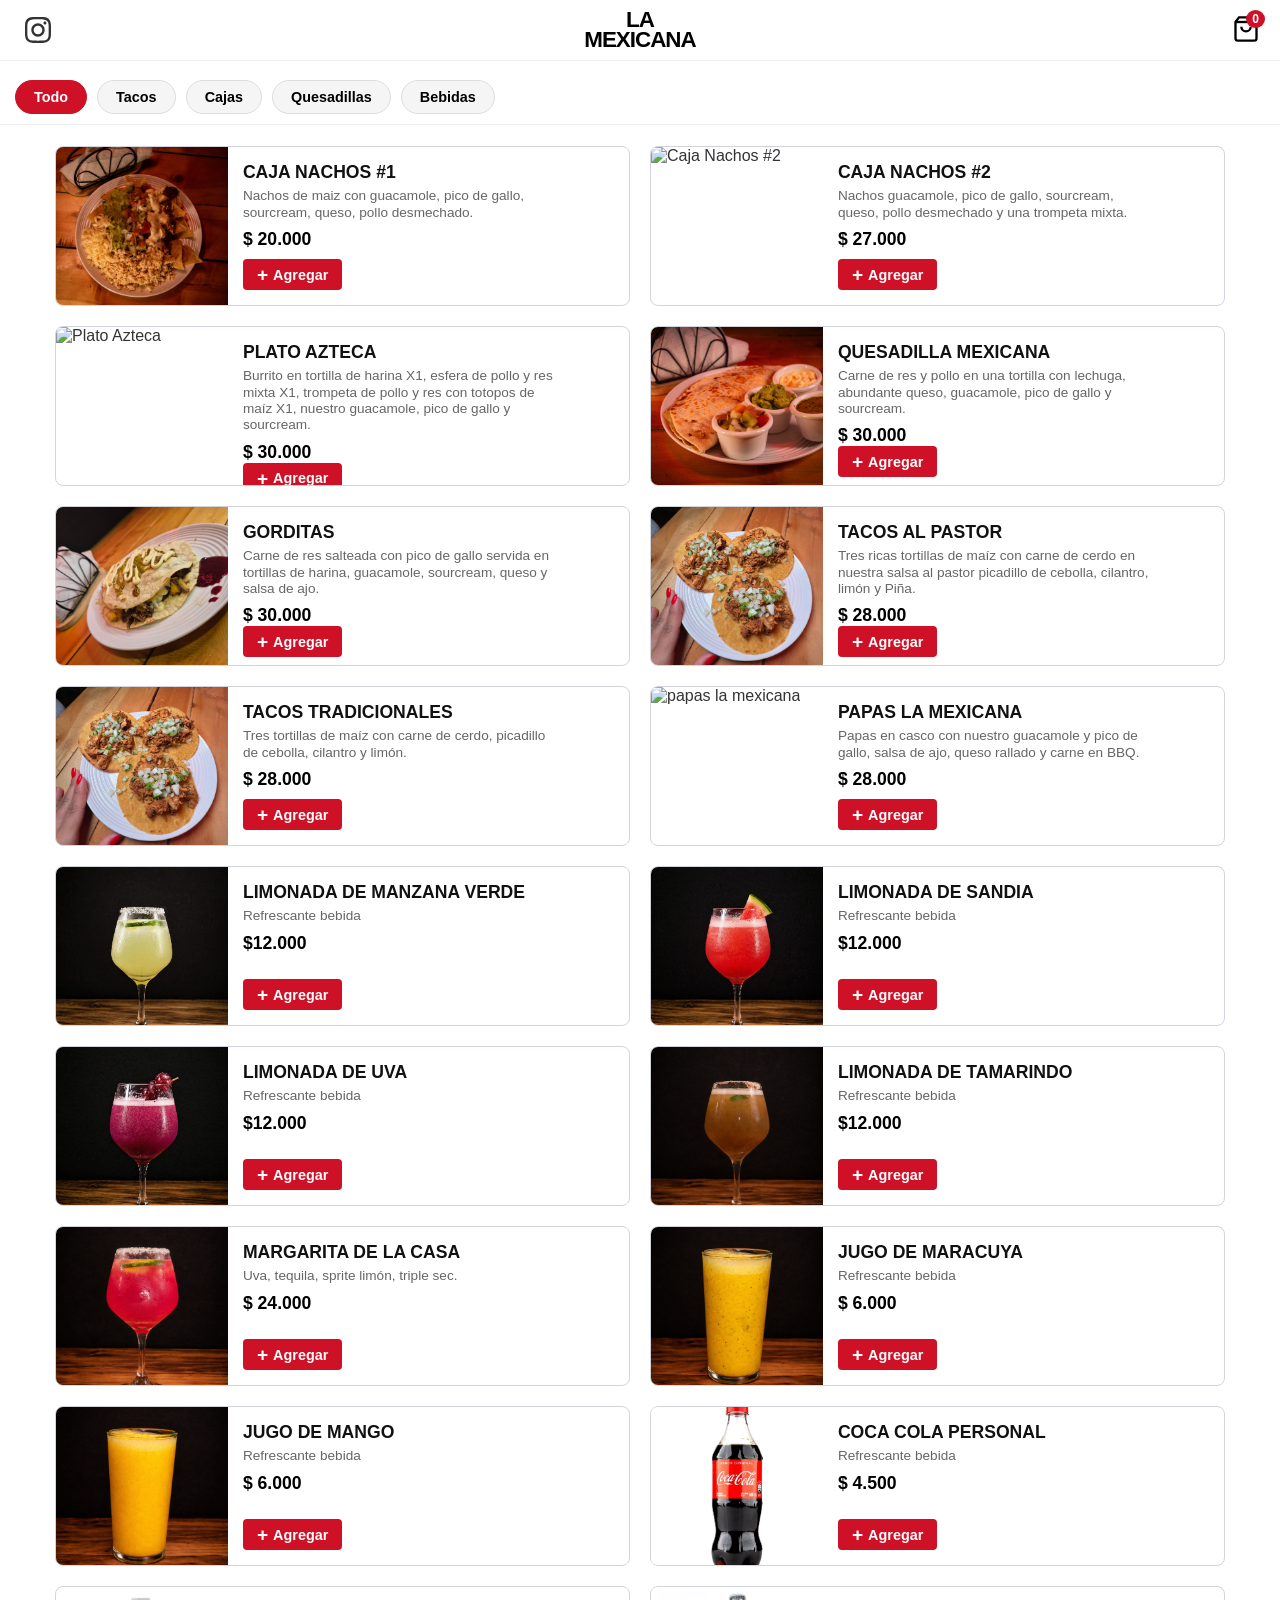
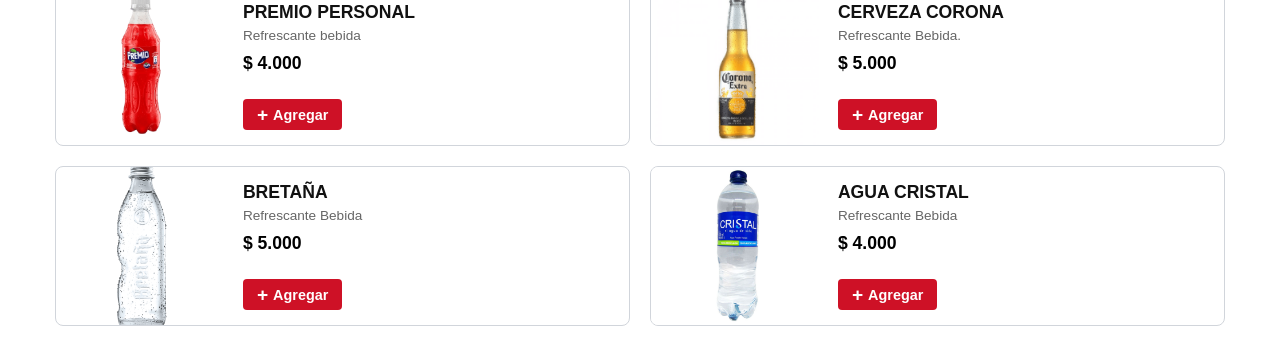
==== commit a9dda16f: "index.html" ====
--- a/index.html
+++ b/index.html
@@ -81,15 +81,15 @@
 
             <div class="product-card Cajas">
                 <div class="product-image">
-                    <img src="imagenes/caja-01.jpg" loading="lazy" alt="Caja nachos 01">
+                    <img src="imagenes/caja-01.jpg" fetchpriority="high" alt="Caja nachos 01">
                 </div>
                 <div class="product-info">
                     <div class="product-text">
                         <h3>CAJA NACHOS #1</h3>
                         <p>Nachos de maiz con guacamole, pico de gallo, sourcream, queso, pollo desmechado. </p>
-                        <span class="price">$ 30.000</span>
-                    </div>
-                    <button class="btn-add-mex" onclick="addToCart('caja-01', 'Caja Nachos #1', 30000)">
+                        <span class="price">$ 20.000</span>
+                    </div>
+                    <button class="btn-add-mex" onclick="addToCart('caja-01', 'Caja Nachos #1', 20000)">
                         <span class="plus-icon">+</span> Agregar
                     </button>
                 </div>
@@ -97,15 +97,15 @@
 
             <div class="product-card Cajas">
                 <div class="product-image">
-                    <img src="imagenes/caja-02.jpg" loading="lazy" alt="Caja Nachos #2">
+                    <img src="imagenes/caja-02.jpg" fetchpriority="high" alt="Caja Nachos #2">
                 </div>
                 <div class="product-info">
                     <div class="product-text">
                         <h3>CAJA NACHOS #2</h3>
                         <p>Nachos guacamole, pico de gallo, sourcream, queso, pollo desmechado y una trompeta mixta.</p>
-                        <span class="price">$ 30.000</span>
-                    </div>
-                    <button class="btn-add-mex" onclick="addToCart('caja-02', 'Caja Nachos #2', 30000)">
+                        <span class="price">$ 27.000</span>
+                    </div>
+                    <button class="btn-add-mex" onclick="addToCart('caja-02', 'Caja Nachos #2', 27000)">
                         <span class="plus-icon">+</span> Agregar
                     </button>
                 </div>
@@ -114,7 +114,7 @@
 
             <div class="product-card Cajas">
                 <div class="product-image">
-                    <img src="imagenes/plato-azteca.jpeg" loading="lazy" alt="Plato Azteca">
+                    <img src="imagenes/plato-azteca.jpeg" fetchpriority="high" alt="Plato Azteca">
                 </div>
                 <div class="product-info">
                     <div class="product-text">
@@ -130,7 +130,7 @@
 
             <div class="product-card Quesadillas">
                 <div class="product-image">
-                    <img src="imagenes/quesadilla.jpg" loading="lazy" alt="Quesadilla">
+                    <img src="imagenes/quesadilla.jpg" alt="Quesadilla">
                 </div>
                 <div class="product-info">
                     <div class="product-text">
@@ -146,7 +146,7 @@
 
             <div class="product-card Quesadillas">
                 <div class="product-image">
-                    <img src="imagenes/gorditas.jpeg" loading="lazy" alt="Gorditas">
+                    <img src="imagenes/gorditas.jpeg" alt="Gorditas">
                 </div>
                 <div class="product-info">
                     <div class="product-text">
@@ -163,7 +163,7 @@
 
             <div class="product-card Tacos">
                 <div class="product-image">
-                    <img src="imagenes/tacos-al-pastor.jpg" loading="lazy"  alt="Tacos">
+                    <img src="imagenes/tacos-al-pastor.jpg"  alt="Tacos">
                 </div>
                 <div class="product-info">
                     <div class="product-text">
@@ -179,7 +179,7 @@
 
             <div class="product-card Tacos">
                 <div class="product-image">
-                    <img src="imagenes/tacos-al-pastor.jpg" loading="lazy" alt="Tacos">
+                    <img src="imagenes/tacos-al-pastor.jpg" alt="Tacos">
                 </div>
                 <div class="product-info">
                     <div class="product-text">
@@ -195,7 +195,7 @@
 
             <div class="product-card">
                 <div class="product-image">
-                    <img src="imagenes/papas-la-mexicana.jpg" loading="lazy" alt="papas la mexicana">
+                    <img src="imagenes/papas-la-mexicana.jpg" alt="papas la mexicana">
                 </div>
                 <div class="product-info">
                     <div class="product-text">
@@ -813,4 +813,4 @@
         updateCartUI();
     </script>
 </body>
-</html>+</html>
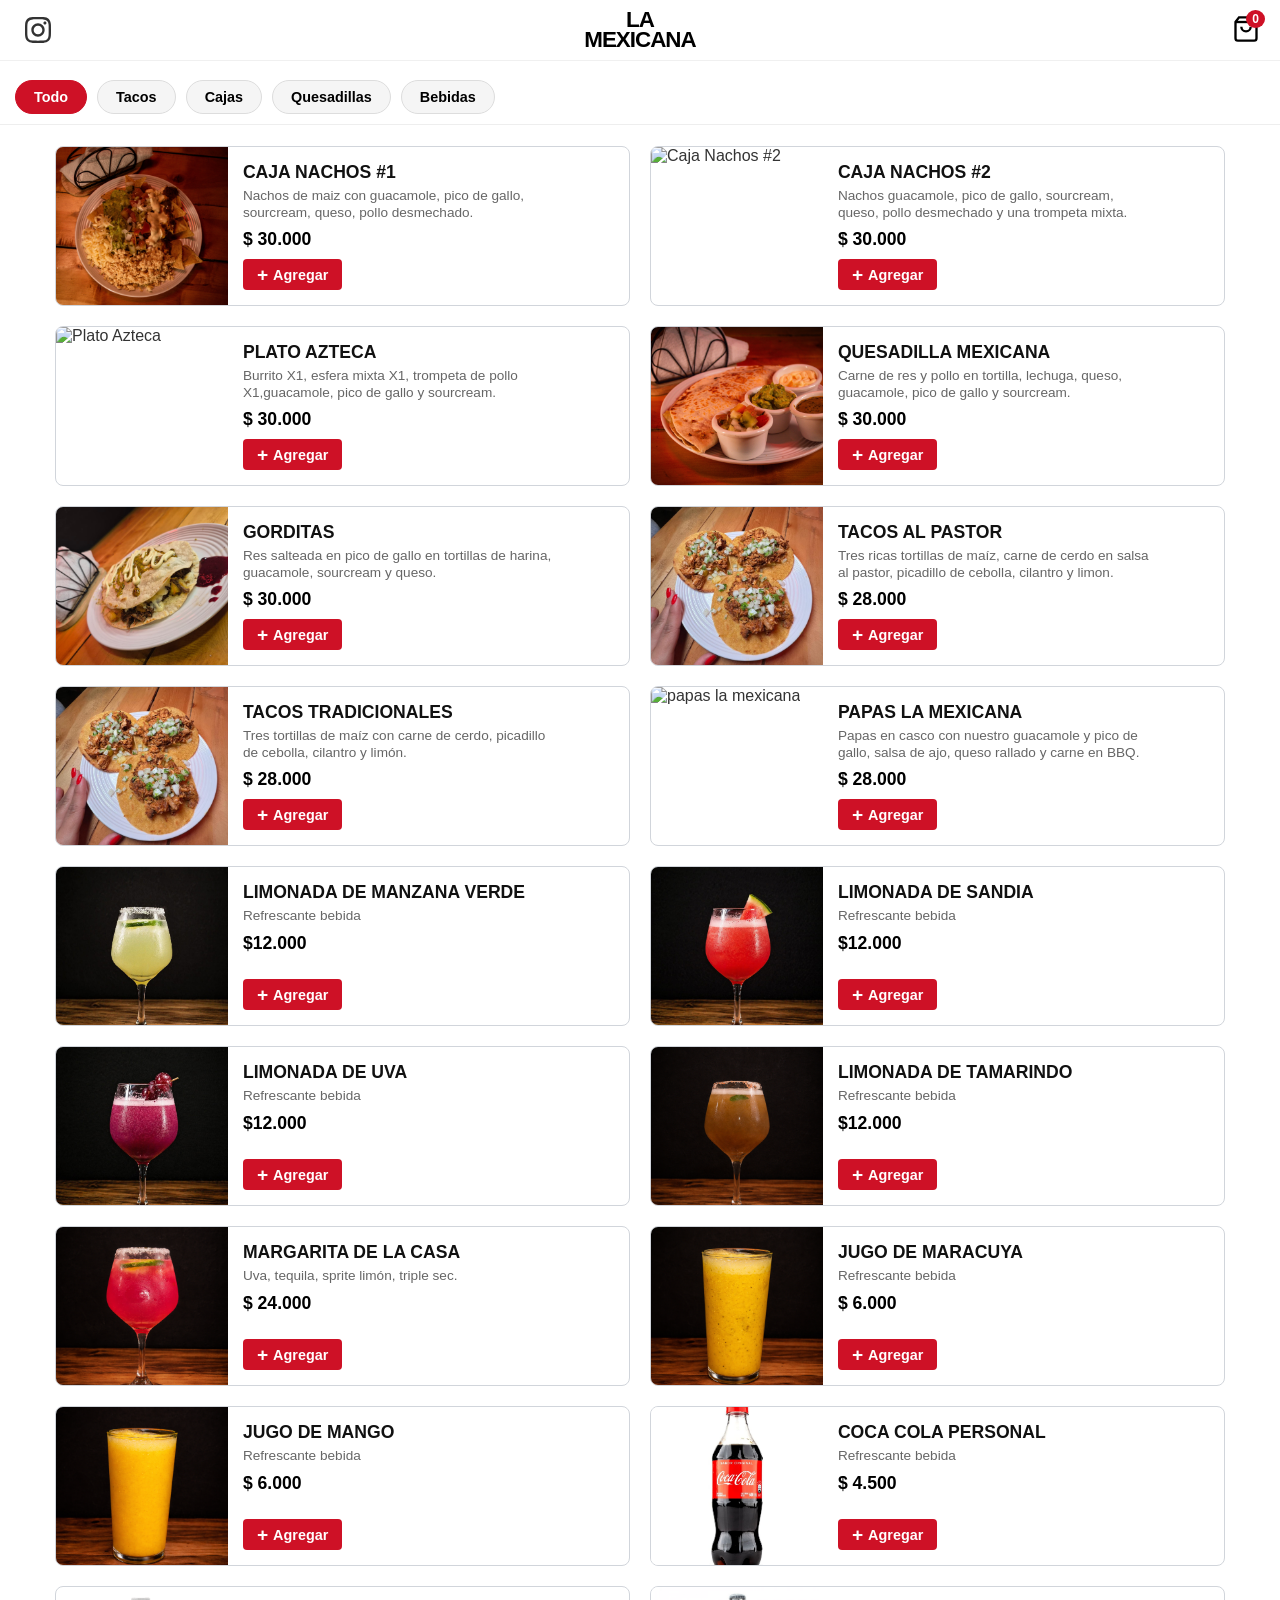
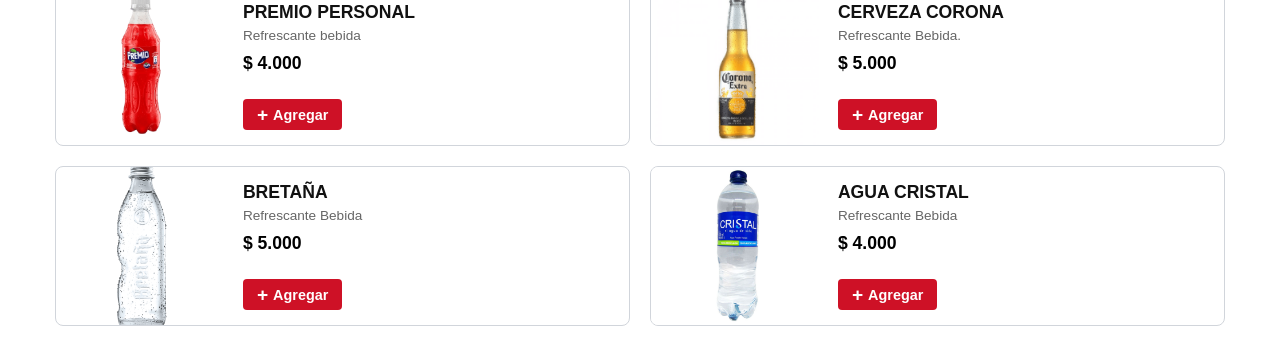
==== commit e9fdabba: "Add files via upload" ====
--- a/index.html
+++ b/index.html
@@ -81,15 +81,15 @@
 
             <div class="product-card Cajas">
                 <div class="product-image">
-                    <img src="imagenes/caja-01.jpg" fetchpriority="high" alt="Caja nachos 01">
+                    <img src="imagenes/caja-01.jpg" loading="lazy" alt="Caja nachos 01">
                 </div>
                 <div class="product-info">
                     <div class="product-text">
                         <h3>CAJA NACHOS #1</h3>
                         <p>Nachos de maiz con guacamole, pico de gallo, sourcream, queso, pollo desmechado. </p>
-                        <span class="price">$ 20.000</span>
-                    </div>
-                    <button class="btn-add-mex" onclick="addToCart('caja-01', 'Caja Nachos #1', 20000)">
+                        <span class="price">$ 30.000</span>
+                    </div>
+                    <button class="btn-add-mex" onclick="addToCart('caja-01', 'Caja Nachos #1', 30000)">
                         <span class="plus-icon">+</span> Agregar
                     </button>
                 </div>
@@ -97,15 +97,15 @@
 
             <div class="product-card Cajas">
                 <div class="product-image">
-                    <img src="imagenes/caja-02.jpg" fetchpriority="high" alt="Caja Nachos #2">
+                    <img src="imagenes/caja-02.jpg" loading="lazy" alt="Caja Nachos #2">
                 </div>
                 <div class="product-info">
                     <div class="product-text">
                         <h3>CAJA NACHOS #2</h3>
                         <p>Nachos guacamole, pico de gallo, sourcream, queso, pollo desmechado y una trompeta mixta.</p>
-                        <span class="price">$ 27.000</span>
-                    </div>
-                    <button class="btn-add-mex" onclick="addToCart('caja-02', 'Caja Nachos #2', 27000)">
+                        <span class="price">$ 30.000</span>
+                    </div>
+                    <button class="btn-add-mex" onclick="addToCart('caja-02', 'Caja Nachos #2', 30000)">
                         <span class="plus-icon">+</span> Agregar
                     </button>
                 </div>
@@ -114,12 +114,12 @@
 
             <div class="product-card Cajas">
                 <div class="product-image">
-                    <img src="imagenes/plato-azteca.jpeg" fetchpriority="high" alt="Plato Azteca">
+                    <img src="imagenes/plato-azteca.jpeg" loading="lazy" alt="Plato Azteca">
                 </div>
                 <div class="product-info">
                     <div class="product-text">
                         <h3>PLATO AZTECA</h3>
-                        <p>Burrito en tortilla de harina X1, esfera de pollo y res mixta X1, trompeta de pollo y res con totopos de maíz X1, nuestro guacamole, pico de gallo y sourcream. </p>
+                        <p>Burrito X1, esfera mixta X1, trompeta de pollo X1,guacamole, pico de gallo y sourcream. </p>
                         <span class="price">$ 30.000</span>
                     </div>
                     <button class="btn-add-mex" onclick="addToCart('caja-03', 'Plato Azteca', 30000)">
@@ -130,12 +130,12 @@
 
             <div class="product-card Quesadillas">
                 <div class="product-image">
-                    <img src="imagenes/quesadilla.jpg" alt="Quesadilla">
+                    <img src="imagenes/quesadilla.jpg" loading="lazy" alt="Quesadilla">
                 </div>
                 <div class="product-info">
                     <div class="product-text">
                         <h3>QUESADILLA MEXICANA</h3>
-                        <p>Carne de res y pollo en una tortilla con lechuga, abundante queso, guacamole, pico de gallo y sourcream. </p>
+                        <p>Carne de res y pollo en tortilla, lechuga, queso, guacamole, pico de gallo y sourcream. </p>
                         <span class="price">$ 30.000</span>
                     </div>
                     <button class="btn-add-mex" onclick="addToCart('quesa-01', 'Quesadilla Mexicana', 30000)">
@@ -146,13 +146,13 @@
 
             <div class="product-card Quesadillas">
                 <div class="product-image">
-                    <img src="imagenes/gorditas.jpeg" alt="Gorditas">
+                    <img src="imagenes/gorditas.jpeg" loading="lazy" alt="Gorditas">
                 </div>
                 <div class="product-info">
                     <div class="product-text">
                         <h3>GORDITAS</h3>
-                        <p>Carne de res salteada con pico de gallo servida en tortillas de harina,
-                        guacamole, sourcream, queso y salsa de ajo.</p>
+                        <p>Res salteada en pico de gallo en tortillas de harina,
+                        guacamole, sourcream y queso.</p>
                         <span class="price">$ 30.000</span>
                     </div>
                     <button class="btn-add-mex" onclick="addToCart('quesa-01', 'Gorditas', 30000)">
@@ -163,12 +163,12 @@
 
             <div class="product-card Tacos">
                 <div class="product-image">
-                    <img src="imagenes/tacos-al-pastor.jpg"  alt="Tacos">
+                    <img src="imagenes/tacos-al-pastor.jpg" loading="lazy"  alt="Tacos">
                 </div>
                 <div class="product-info">
                     <div class="product-text">
                         <h3>TACOS AL PASTOR</h3>
-                        <p>Tres ricas tortillas de maíz con carne de cerdo en nuestra salsa al pastor picadillo de cebolla, cilantro, limón y Piña.</p>
+                        <p>Tres ricas tortillas de maíz, carne de cerdo en salsa al pastor, picadillo de cebolla, cilantro y limon.</p>
                         <span class="price">$ 28.000</span>
                     </div>
                     <button class="btn-add-mex" onclick="addToCart('tacos-01', 'Tacos Al Pastor', 28000)">
@@ -179,7 +179,7 @@
 
             <div class="product-card Tacos">
                 <div class="product-image">
-                    <img src="imagenes/tacos-al-pastor.jpg" alt="Tacos">
+                    <img src="imagenes/tacos-al-pastor.jpg" loading="lazy" alt="Tacos">
                 </div>
                 <div class="product-info">
                     <div class="product-text">
@@ -195,7 +195,7 @@
 
             <div class="product-card">
                 <div class="product-image">
-                    <img src="imagenes/papas-la-mexicana.jpg" alt="papas la mexicana">
+                    <img src="imagenes/papas-la-mexicana.jpg" loading="lazy" alt="papas la mexicana">
                 </div>
                 <div class="product-info">
                     <div class="product-text">
@@ -813,4 +813,4 @@
         updateCartUI();
     </script>
 </body>
-</html>
+</html>
--- a/styles.css
+++ b/styles.css
@@ -620,7 +620,7 @@
     .product-grid {
         grid-template-columns: 1fr; /* Mantenemos una columna pero más baja */
         gap: 10px;
-        padding: 10px;
+        padding: 20px;
     }
 
     .product-card {
@@ -633,7 +633,7 @@
     }
 
     .product-info {
-        width: 65%;
+        width: 50%;
         padding: 8px;
     }
 
@@ -643,7 +643,7 @@
     }
 
     .product-info p {
-        font-size: 0.75rem;
+        font-size: 0.60rem;
         line-height: 1.1;
         display: -webkit-box;
         -webkit-line-clamp: 2; /* Limita descripción a 2 líneas */
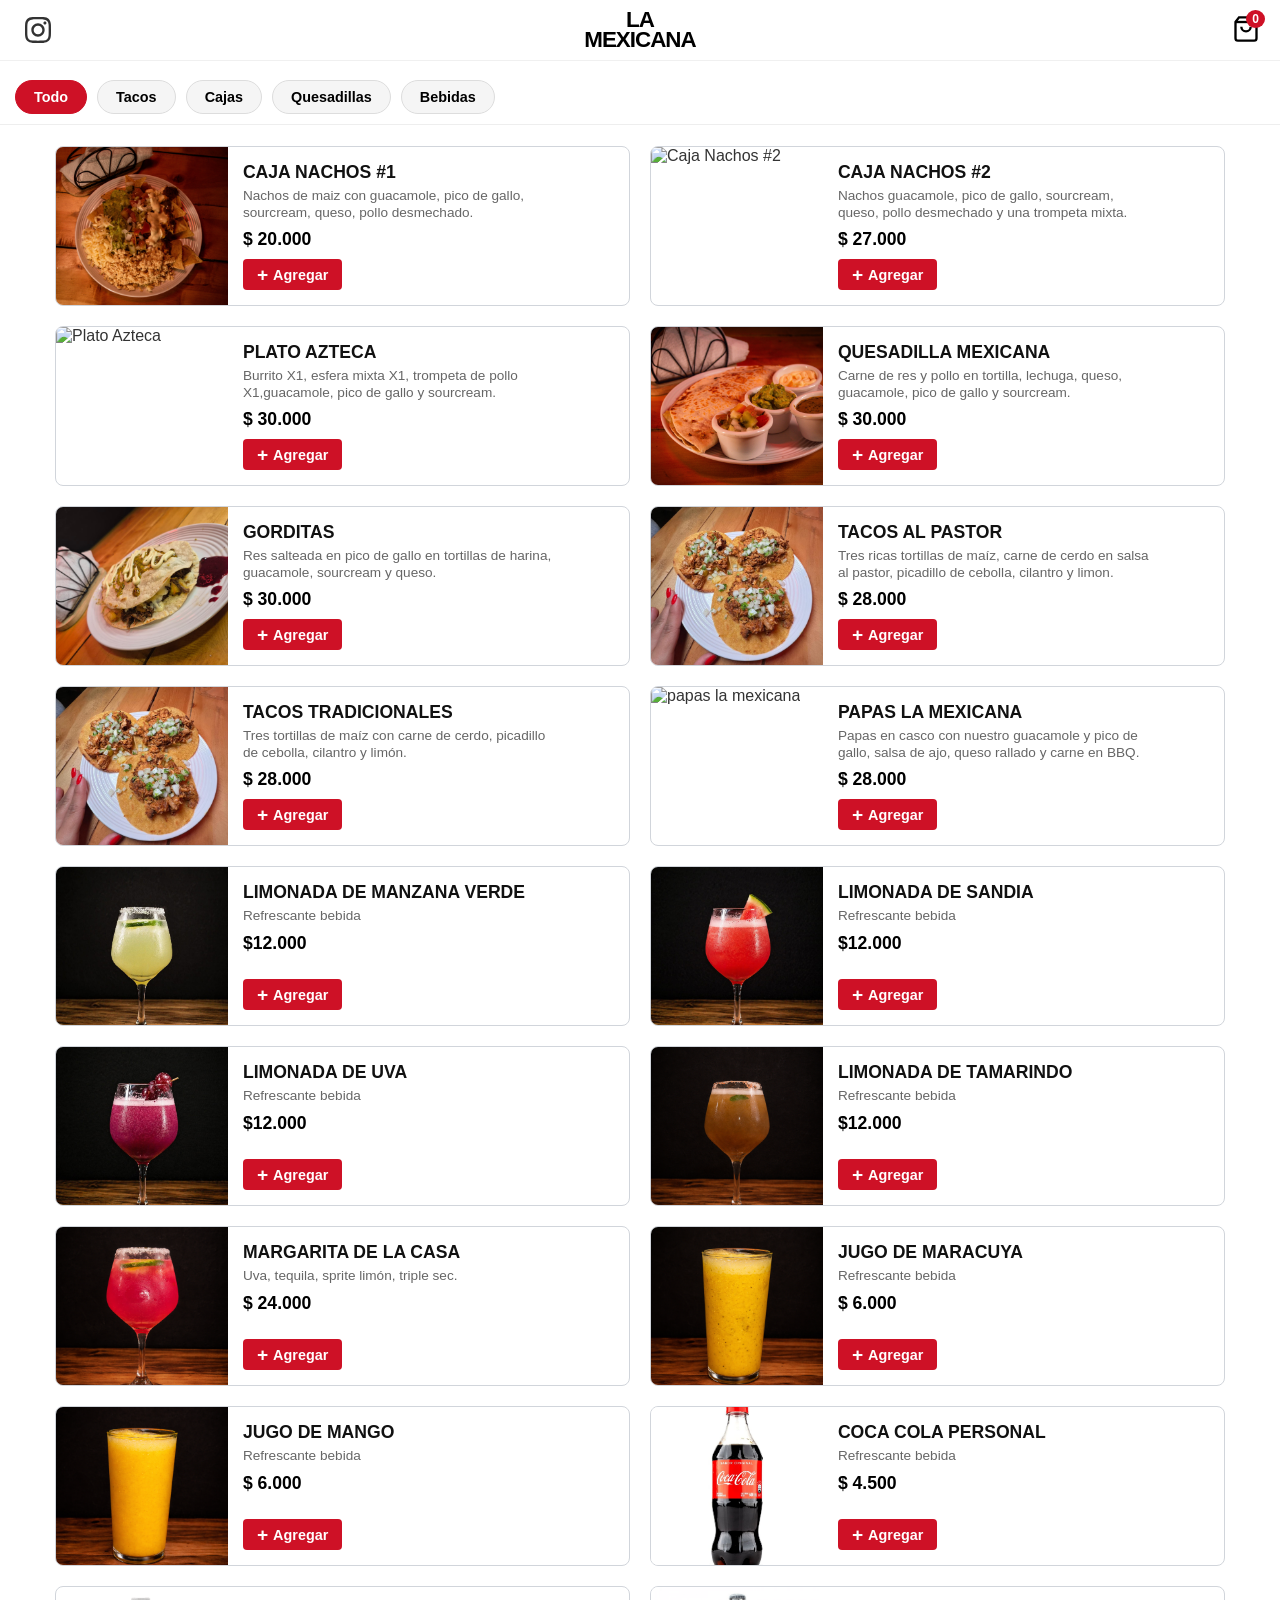
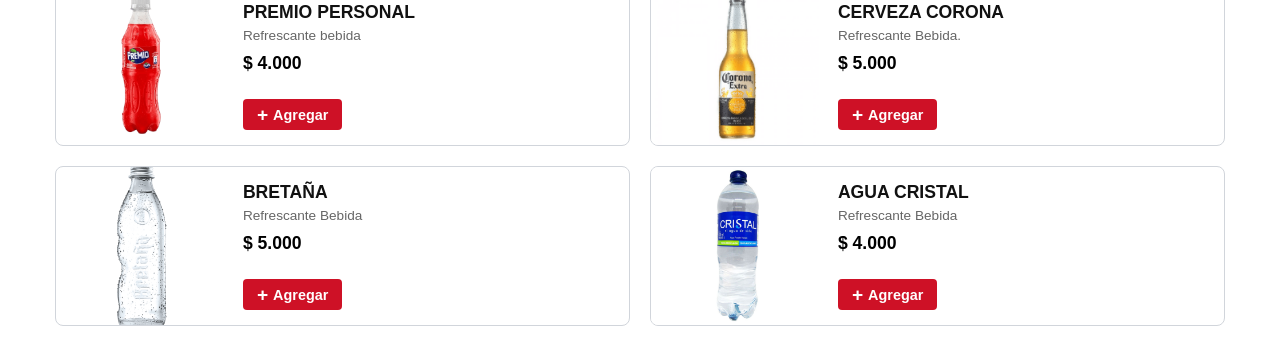
==== commit 9da8766d: "Add files via upload" ====
--- a/index.html
+++ b/index.html
@@ -87,7 +87,7 @@
                     <div class="product-text">
                         <h3>CAJA NACHOS #1</h3>
                         <p>Nachos de maiz con guacamole, pico de gallo, sourcream, queso, pollo desmechado. </p>
-                        <span class="price">$ 30.000</span>
+                        <span class="price">$ 20.000</span>
                     </div>
                     <button class="btn-add-mex" onclick="addToCart('caja-01', 'Caja Nachos #1', 30000)">
                         <span class="plus-icon">+</span> Agregar
@@ -103,7 +103,7 @@
                     <div class="product-text">
                         <h3>CAJA NACHOS #2</h3>
                         <p>Nachos guacamole, pico de gallo, sourcream, queso, pollo desmechado y una trompeta mixta.</p>
-                        <span class="price">$ 30.000</span>
+                        <span class="price">$ 27.000</span>
                     </div>
                     <button class="btn-add-mex" onclick="addToCart('caja-02', 'Caja Nachos #2', 30000)">
                         <span class="plus-icon">+</span> Agregar
--- a/styles.css
+++ b/styles.css
@@ -620,7 +620,7 @@
     .product-grid {
         grid-template-columns: 1fr; /* Mantenemos una columna pero más baja */
         gap: 10px;
-        padding: 20px;
+        padding: 10px;
     }
 
     .product-card {
@@ -633,7 +633,7 @@
     }
 
     .product-info {
-        width: 50%;
+        width: 65%;
         padding: 8px;
     }
 
@@ -643,7 +643,7 @@
     }
 
     .product-info p {
-        font-size: 0.60rem;
+        font-size: 0.75rem;
         line-height: 1.1;
         display: -webkit-box;
         -webkit-line-clamp: 2; /* Limita descripción a 2 líneas */
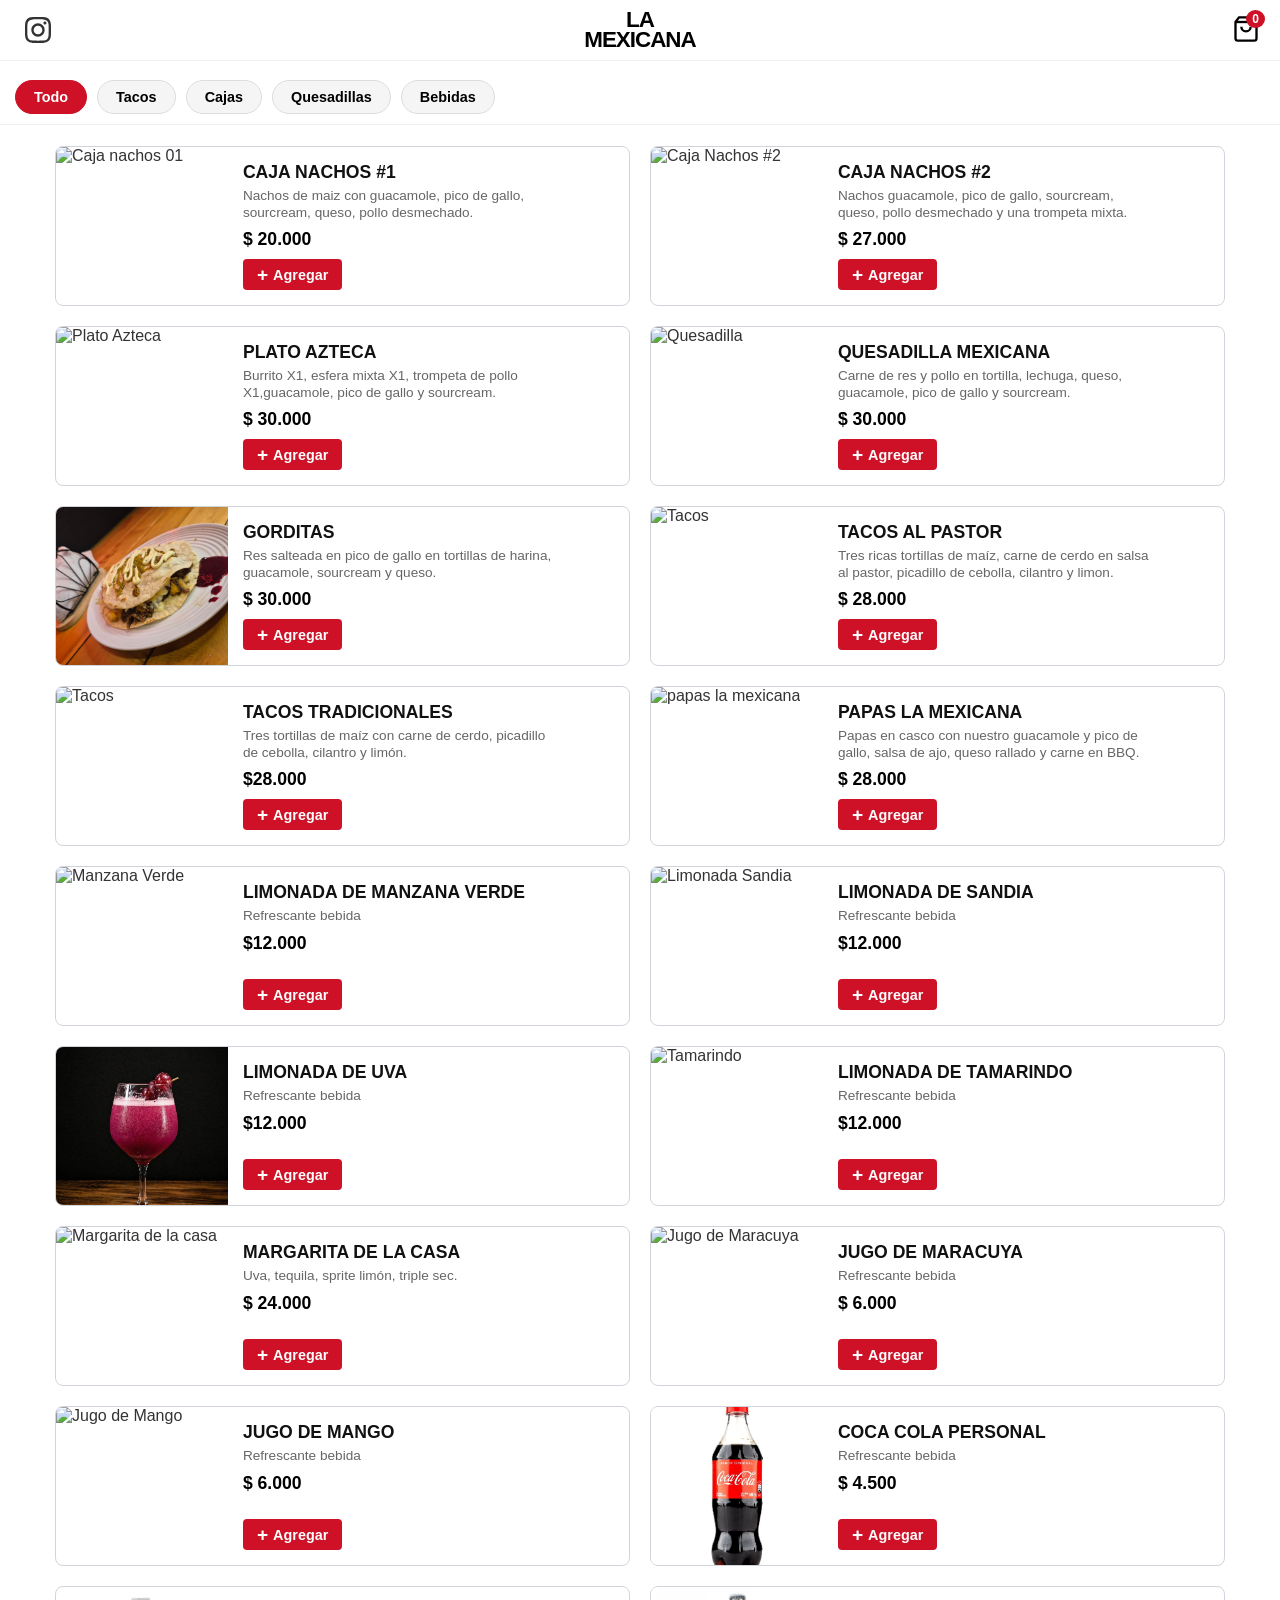
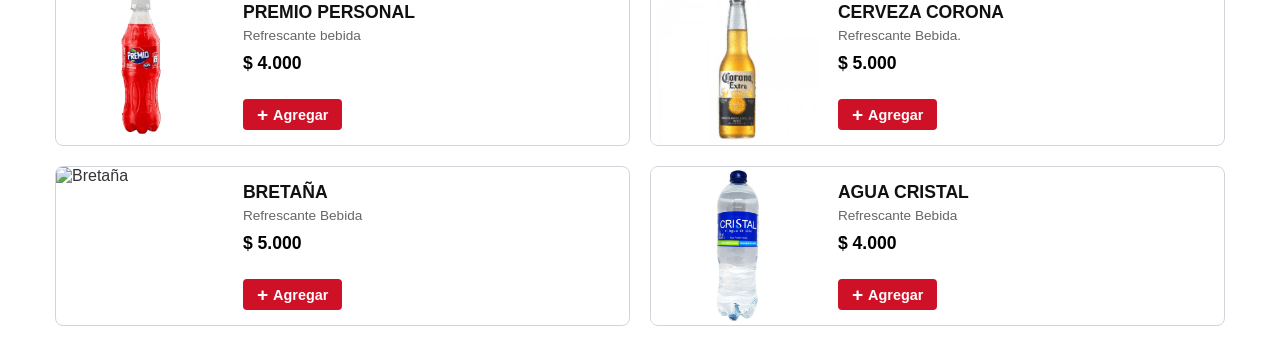
==== commit 999a6c13: "Add files via upload" ====
--- a/index.html
+++ b/index.html
@@ -81,7 +81,7 @@
 
             <div class="product-card Cajas">
                 <div class="product-image">
-                    <img src="imagenes/caja-01.jpg" loading="lazy" alt="Caja nachos 01">
+                    <img src="imagenes/caja-01.webp" loading="lazy" alt="Caja nachos 01">
                 </div>
                 <div class="product-info">
                     <div class="product-text">
@@ -97,7 +97,7 @@
 
             <div class="product-card Cajas">
                 <div class="product-image">
-                    <img src="imagenes/caja-02.jpg" loading="lazy" alt="Caja Nachos #2">
+                    <img src="imagenes/caja-02.webp" loading="lazy" alt="Caja Nachos #2">
                 </div>
                 <div class="product-info">
                     <div class="product-text">
@@ -114,7 +114,7 @@
 
             <div class="product-card Cajas">
                 <div class="product-image">
-                    <img src="imagenes/plato-azteca.jpeg" loading="lazy" alt="Plato Azteca">
+                    <img src="imagenes/plato-azteca.webp" loading="lazy" alt="Plato Azteca">
                 </div>
                 <div class="product-info">
                     <div class="product-text">
@@ -130,7 +130,7 @@
 
             <div class="product-card Quesadillas">
                 <div class="product-image">
-                    <img src="imagenes/quesadilla.jpg" loading="lazy" alt="Quesadilla">
+                    <img src="imagenes/quesadilla.webp" loading="lazy" alt="Quesadilla">
                 </div>
                 <div class="product-info">
                     <div class="product-text">
@@ -163,7 +163,7 @@
 
             <div class="product-card Tacos">
                 <div class="product-image">
-                    <img src="imagenes/tacos-al-pastor.jpg" loading="lazy"  alt="Tacos">
+                    <img src="imagenes/tacos-al-pastor.webp" loading="lazy"  alt="Tacos">
                 </div>
                 <div class="product-info">
                     <div class="product-text">
@@ -179,13 +179,13 @@
 
             <div class="product-card Tacos">
                 <div class="product-image">
-                    <img src="imagenes/tacos-al-pastor.jpg" loading="lazy" alt="Tacos">
+                    <img src="imagenes/tacos-tradicionales.webp" loading="lazy" alt="Tacos">
                 </div>
                 <div class="product-info">
                     <div class="product-text">
                         <h3>TACOS TRADICIONALES</h3>
                         <p>Tres tortillas de maíz con carne de cerdo, picadillo de cebolla, cilantro y limón.</p>
-                        <span class="price">$ 28.000</span>
+                        <span class="price">$28.000</span>
                     </div>
                     <button class="btn-add-mex" onclick="addToCart('tacos-02', 'Tacos Tradicionales', 28000)">
                         <span class="plus-icon">+</span> Agregar
@@ -195,7 +195,7 @@
 
             <div class="product-card">
                 <div class="product-image">
-                    <img src="imagenes/papas-la-mexicana.jpg" loading="lazy" alt="papas la mexicana">
+                    <img src="imagenes/papas-la-mexicana.webp" loading="lazy" alt="papas la mexicana">
                 </div>
                 <div class="product-info">
                     <div class="product-text">
@@ -211,7 +211,7 @@
 
             <div class="product-card Bebidas">
                 <div class="product-image">
-                    <img src="imagenes/limonada-manzana-verde.jpeg" loading="lazy" alt="Manzana Verde">
+                    <img src="imagenes/limonada-manzana-verde.webp" loading="lazy" alt="Manzana Verde">
                 </div>
                 <div class="product-info">
                     <div class="product-text">
@@ -227,7 +227,7 @@
 
             <div class="product-card Bebidas">
                 <div class="product-image">
-                    <img src="imagenes/limonada-sandia.jpeg" loading="lazy" alt="Limonada Sandia">
+                    <img src="imagenes/limonada-sandia.webp" loading="lazy" alt="Limonada Sandia">
                 </div>
                 <div class="product-info">
                     <div class="product-text">
@@ -259,7 +259,7 @@
 
             <div class="product-card Bebidas">
                 <div class="product-image">
-                    <img src="imagenes/agua-tamarindo.png" loading="lazy" alt="Tamarindo">
+                    <img src="imagenes/agua-tamarindo.webp" loading="lazy" alt="Tamarindo">
                 </div>
                 <div class="product-info">
                     <div class="product-text">
@@ -275,7 +275,7 @@
 
             <div class="product-card Bebidas">
                 <div class="product-image">
-                    <img src="imagenes/margarita-de-la-casa.png" loading="lazy" alt="Margarita de la casa">
+                    <img src="imagenes/margarita-de-la-casa.webp" loading="lazy" alt="Margarita de la casa">
                 </div>
                 <div class="product-info">
                     <div class="product-text">
@@ -291,7 +291,7 @@
 
             <div class="product-card Bebidas">
                 <div class="product-image">
-                    <img src="imagenes/jugo-maracuya.png" loading="lazy" alt="Jugo de Maracuya">
+                    <img src="imagenes/jugo-maracuya.webp" loading="lazy" alt="Jugo de Maracuya">
                 </div>
                 <div class="product-info">
                     <div class="product-text">
@@ -307,7 +307,7 @@
 
             <div class="product-card Bebidas">
                 <div class="product-image">
-                    <img src="imagenes/jugo-mango.png" loading="lazy" alt="Jugo de Mango">
+                    <img src="imagenes/jugo-mango.webp" loading="lazy" alt="Jugo de Mango">
                 </div>
                 <div class="product-info">
                     <div class="product-text">
@@ -372,7 +372,7 @@
 
             <div class="product-card Bebidas">
                 <div class="product-image">
-                    <img src="imagenes/bretaña-vidrio.png" loading="lazy"  alt="Bretaña">
+                    <img src="imagenes/bretaña-vidrio.webp" loading="lazy"  alt="Bretaña">
                 </div>
                 <div class="product-info">
                     <div class="product-text">
--- a/styles.css
+++ b/styles.css
@@ -624,8 +624,12 @@
     }
 
     .product-card {
-        height: 120px; /* Reducimos altura de 160px a 120px para ver más */
-        padding: 5px;
+        height: auto; /* Permite que la tarjeta crezca si hay mucho texto */
+        min-height: 120px; /* Mantiene un tamaño mínimo para que no se vea vacío */
+        padding: 10px;
+        display: flex;
+        align-items: center; /* Centra la imagen con el texto verticalmente */
+
     }
 
     .product-image {
@@ -633,8 +637,15 @@
     }
 
     .product-info {
-        width: 65%;
-        padding: 8px;
+        .product-info {
+    width: 65%;
+    padding: 8px;
+    display: flex;
+    flex-direction: column;
+    justify-content: center;
+    max-height: 100%; /* No se sale de la tarjeta */
+    overflow-y: auto; /* Crea scroll si el texto es muy largo */
+}
     }
 
     .product-info h3 {
@@ -643,13 +654,18 @@
     }
 
     .product-info p {
-        font-size: 0.75rem;
-        line-height: 1.1;
-        display: -webkit-box;
-        -webkit-line-clamp: 2; /* Limita descripción a 2 líneas */
-        -webkit-box-orient: vertical;
-        overflow: hidden;
-    }
+    font-size: 13px;
+    color: #666;
+    margin: 4px 0;
+    /* Elimina estas líneas si las tienes: */
+    /* display: -webkit-box; */
+    /* -webkit-line-clamp: 2; */
+    /* overflow: hidden; */
+    
+    /* Agrega esto para que el texto fluya naturalmente: */
+    white-space: normal; 
+    line-height: 1.2;
+}
 
     .price {
         font-size: 0.9rem;
@@ -659,4 +675,5 @@
         padding: 5px;
         font-size: 0.8rem;
     }
-}+}
+
